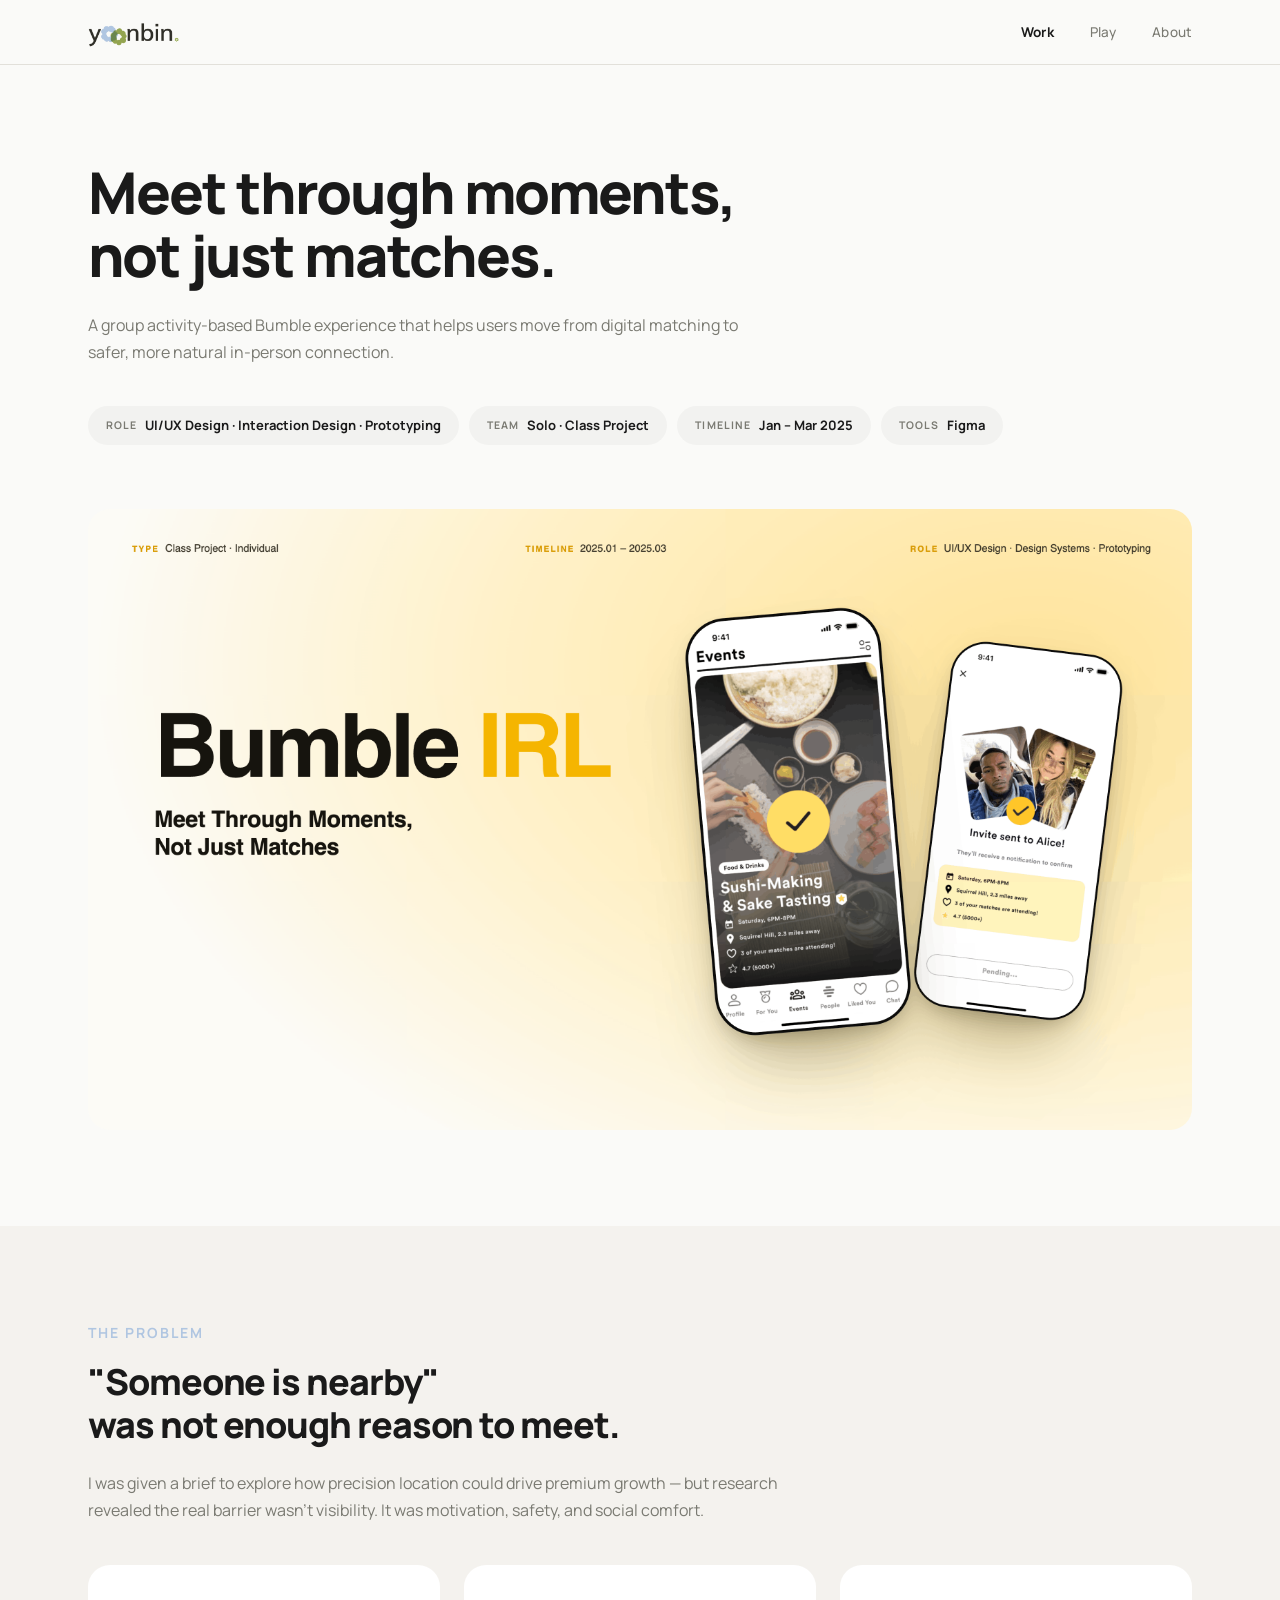
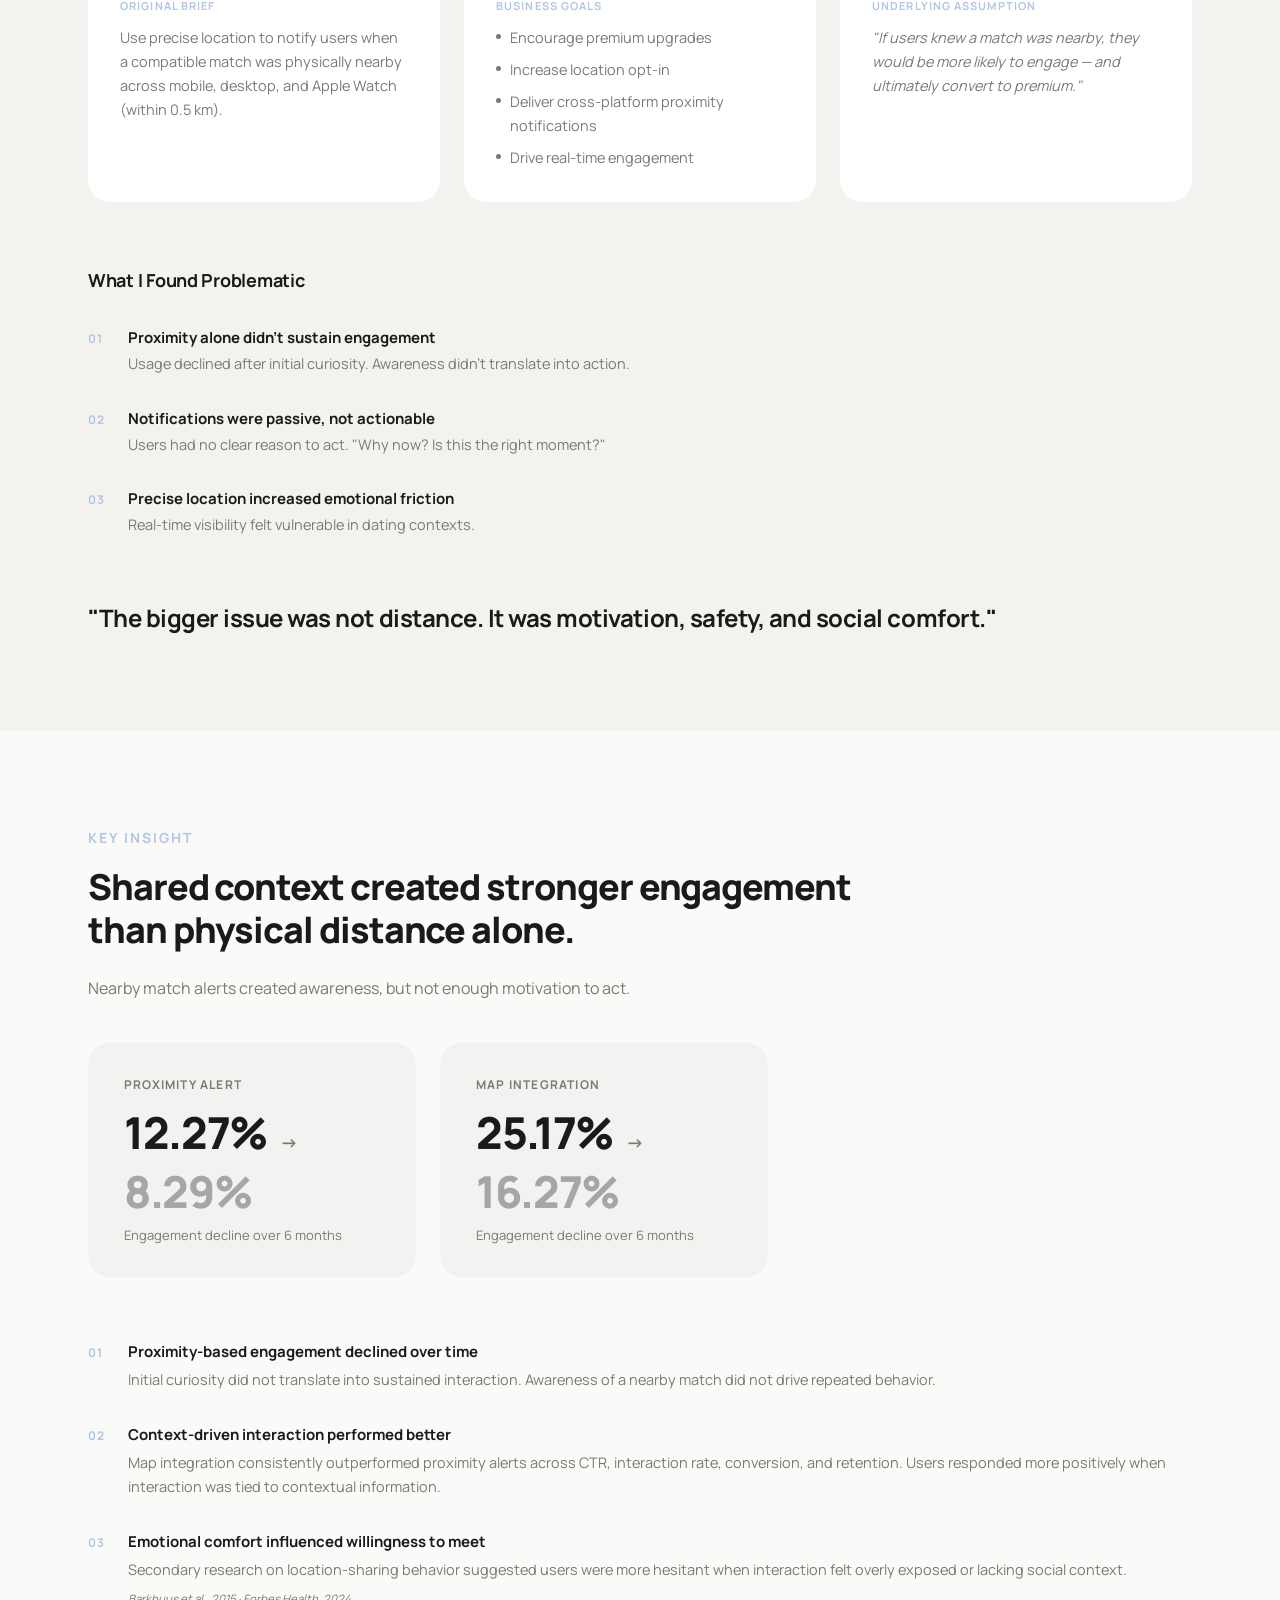
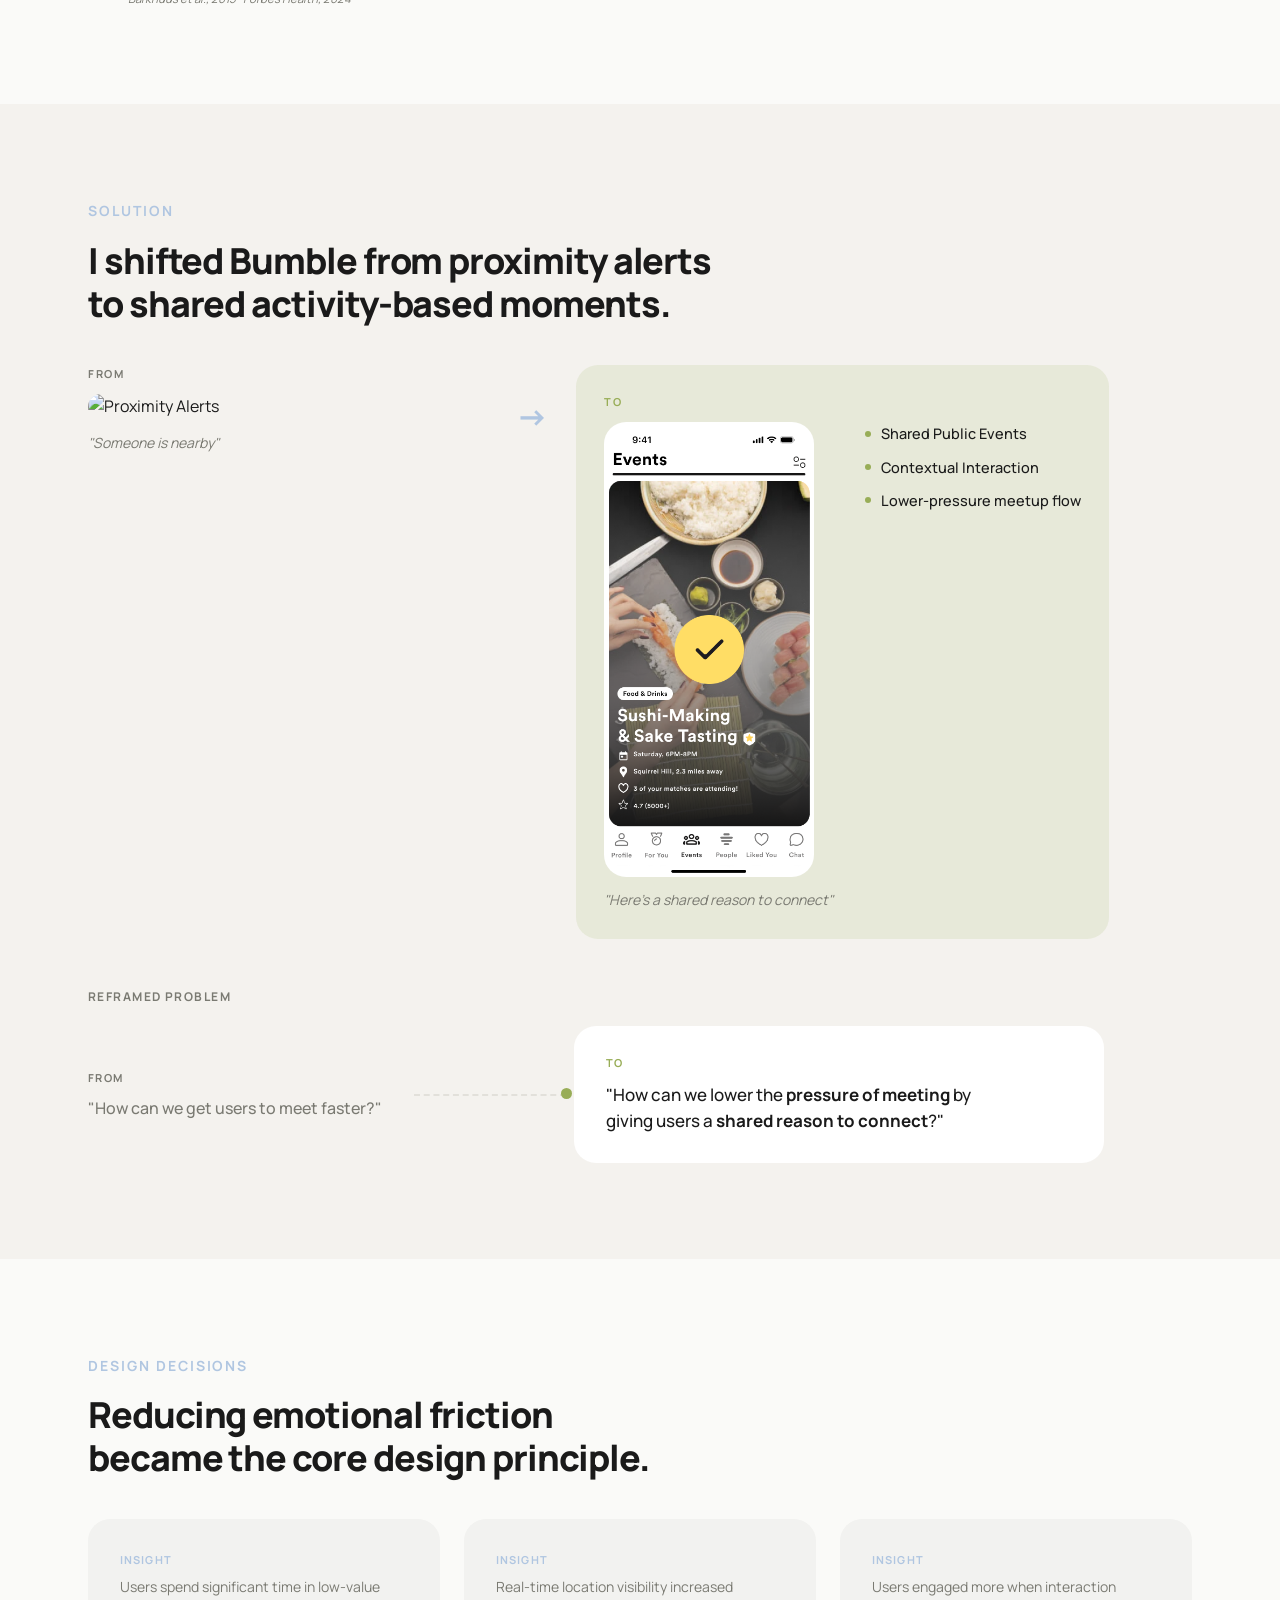
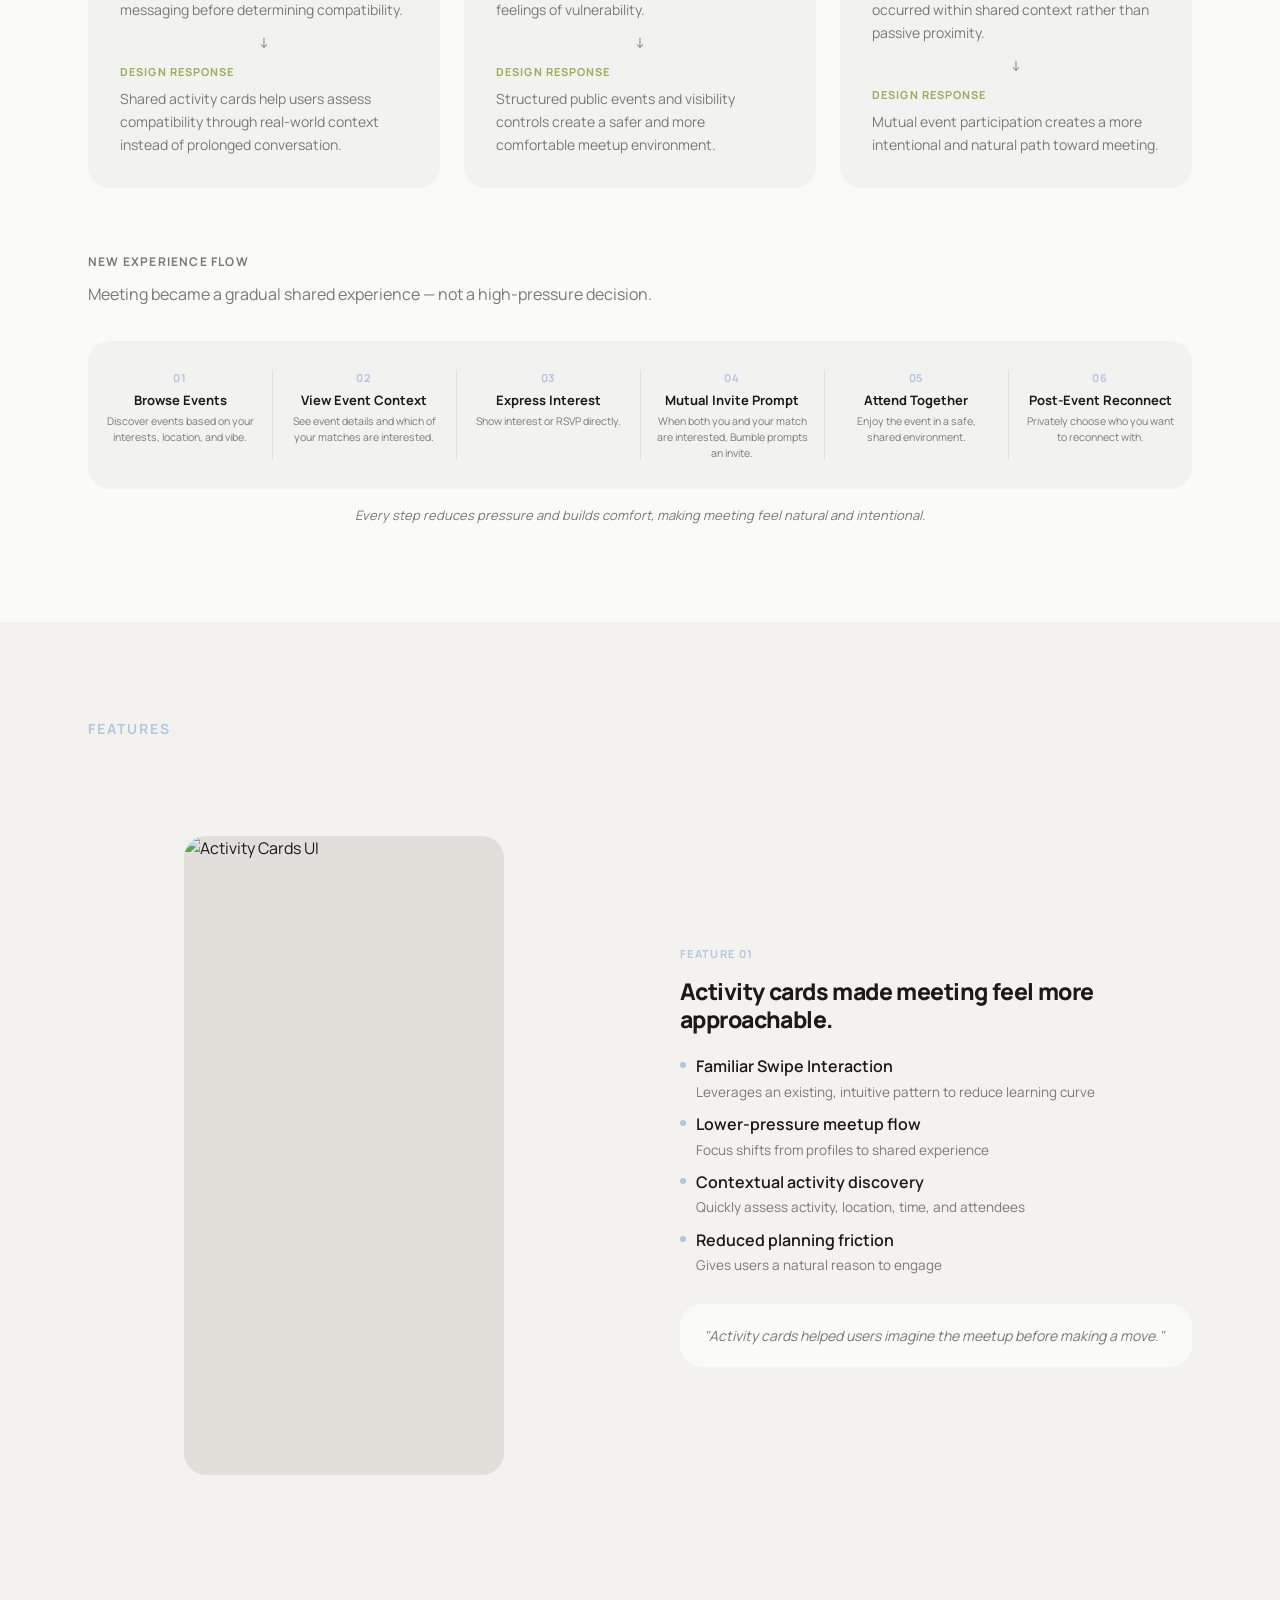
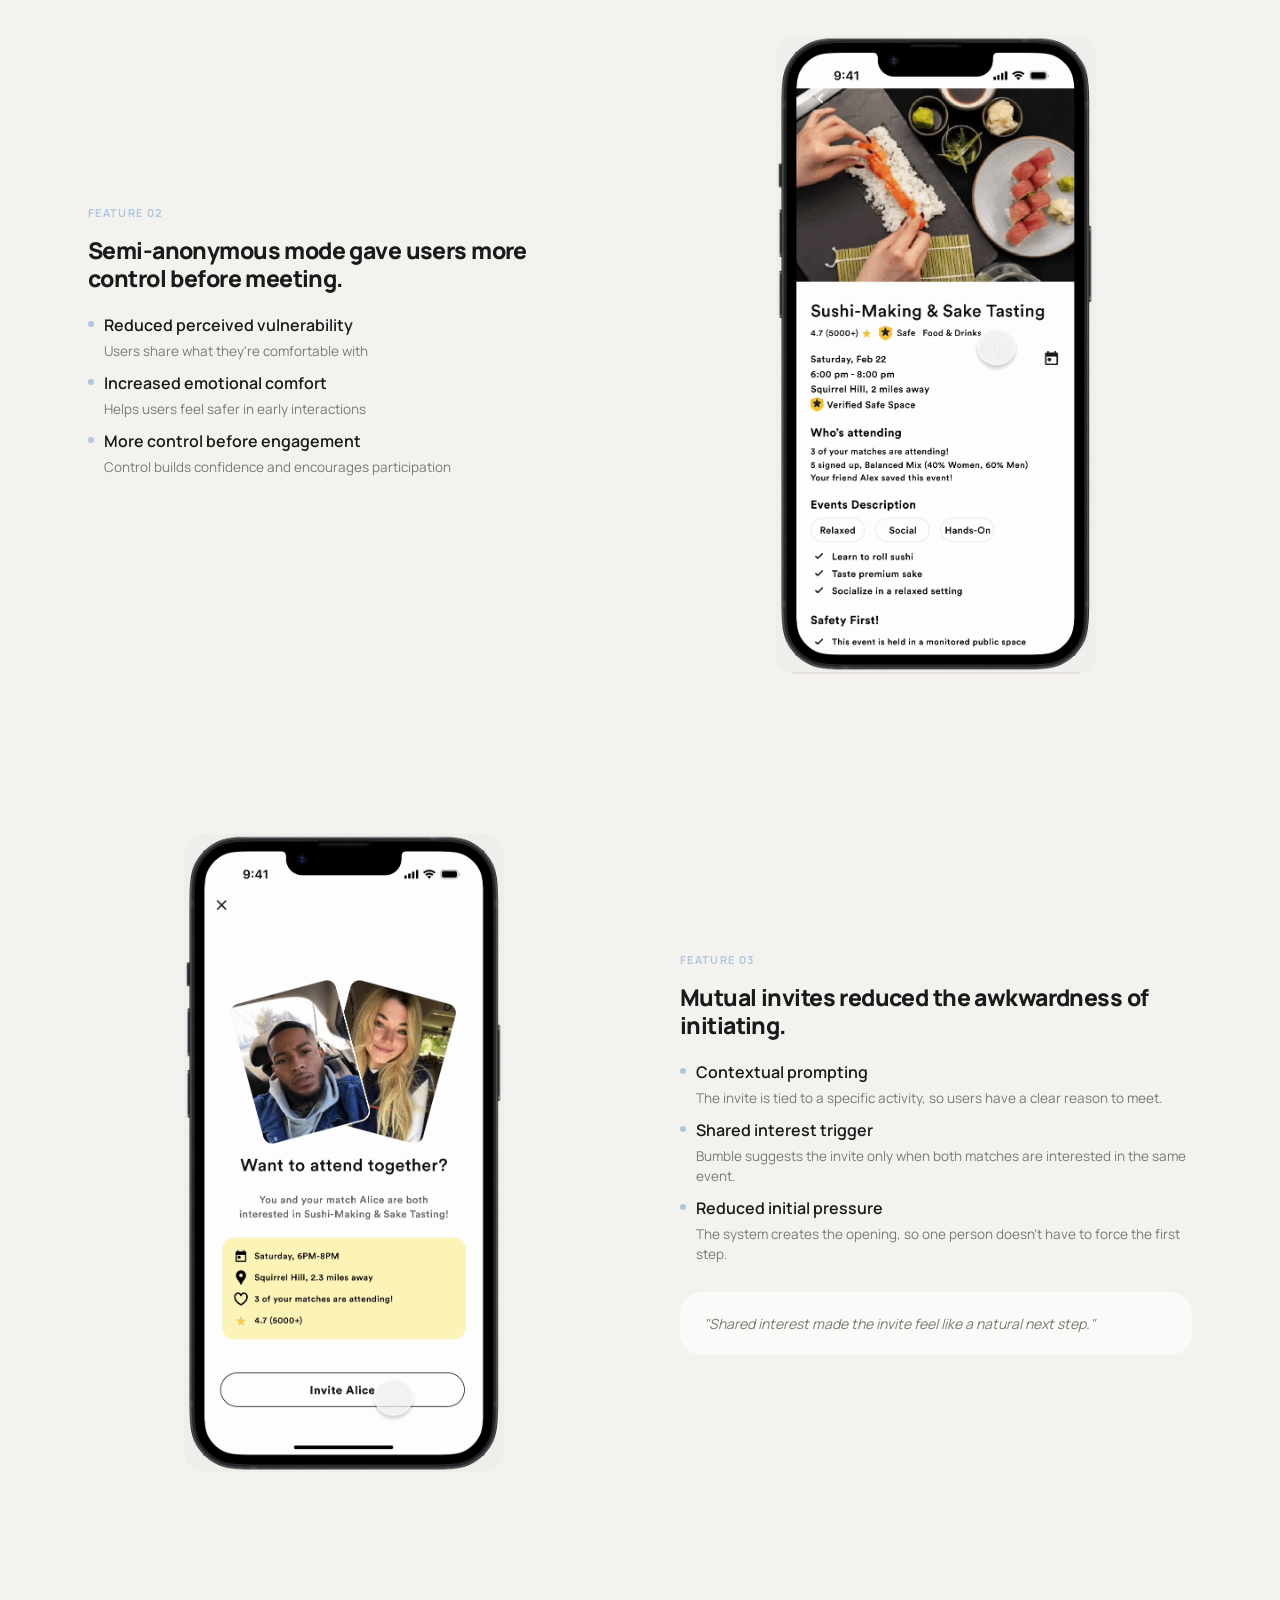
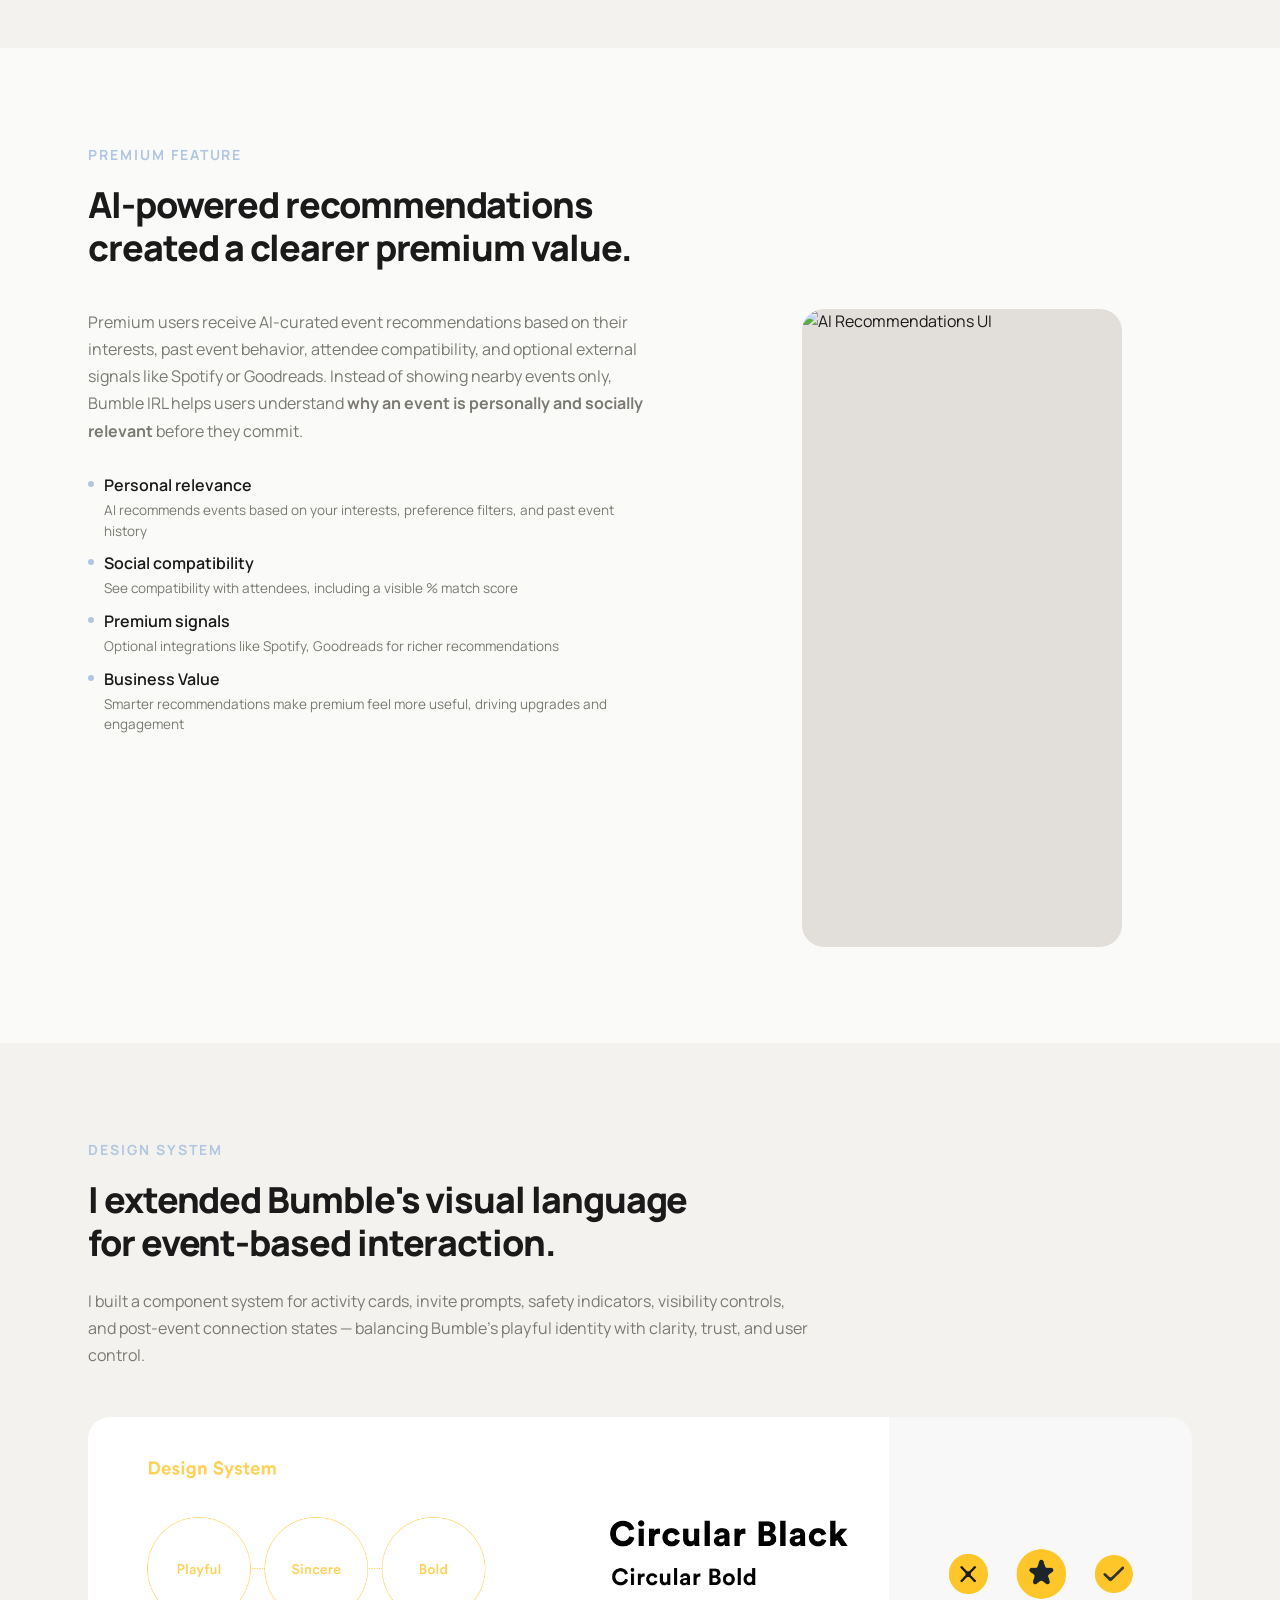
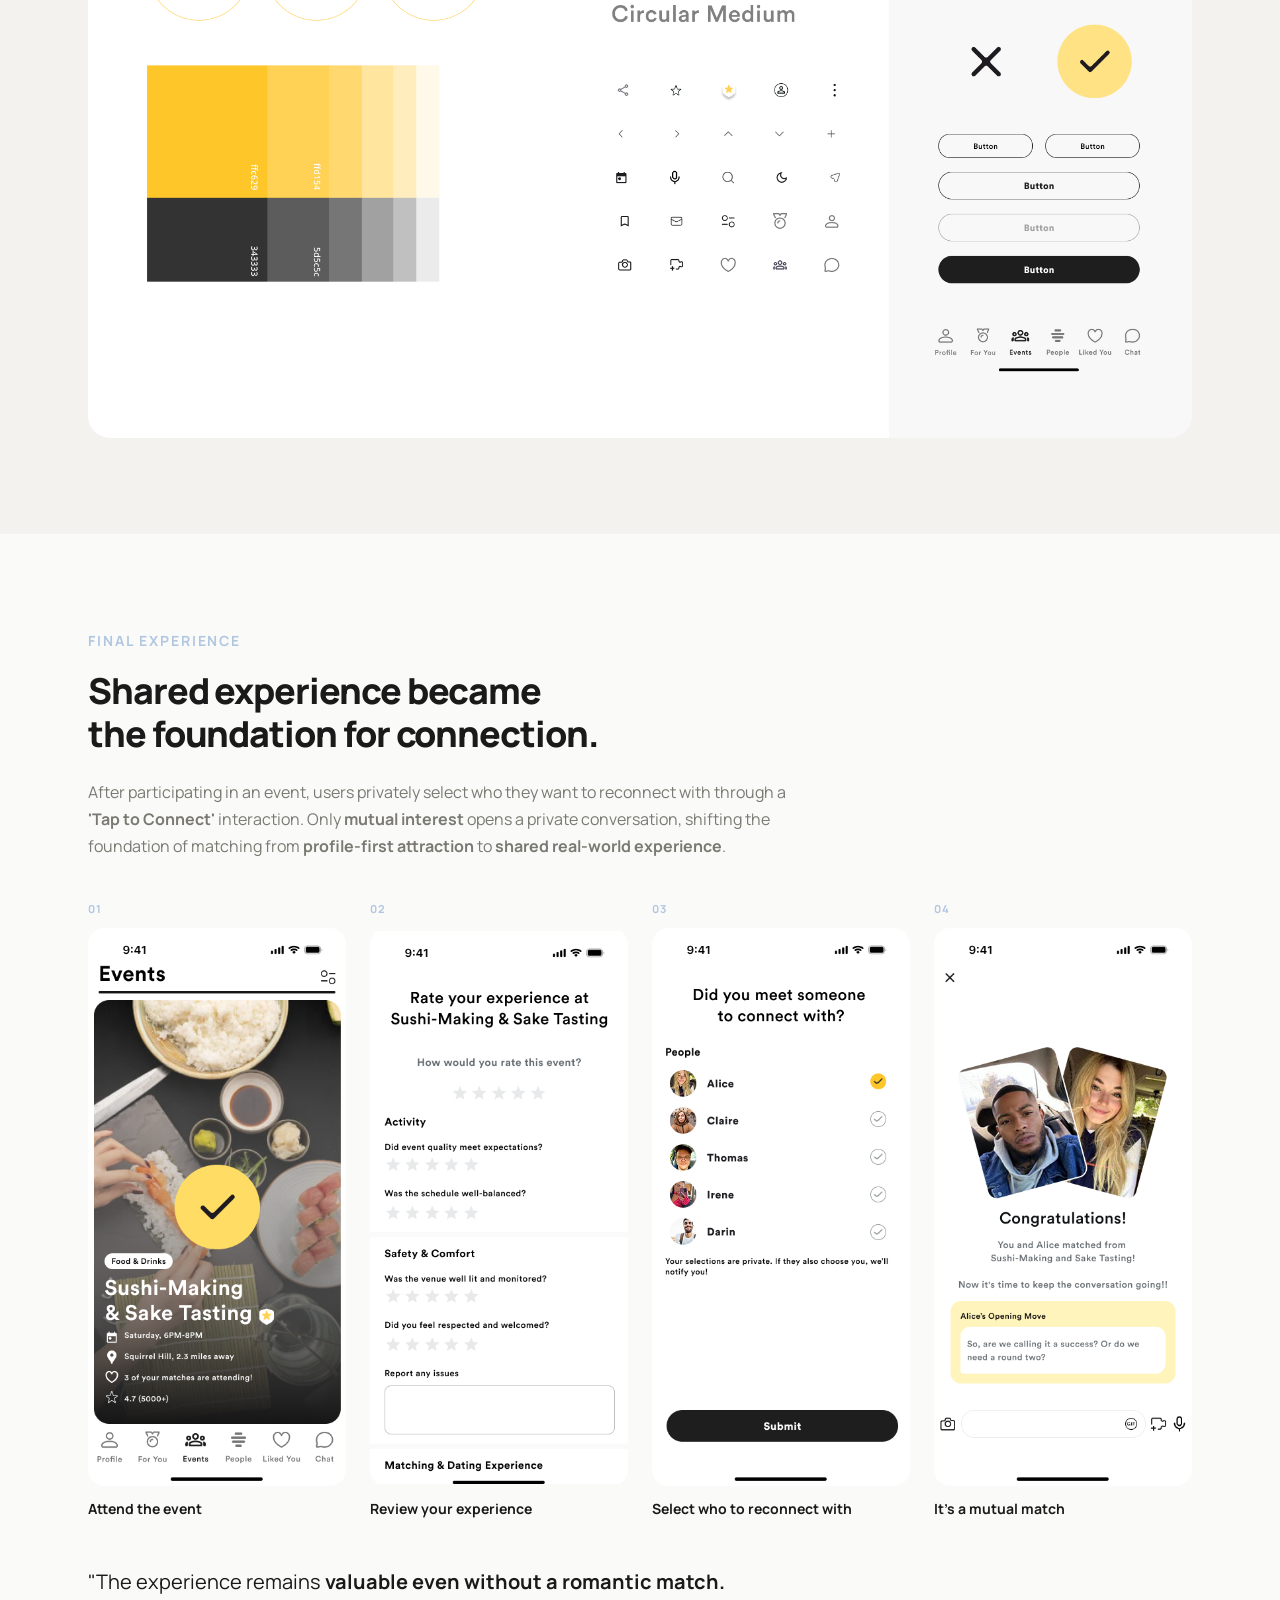
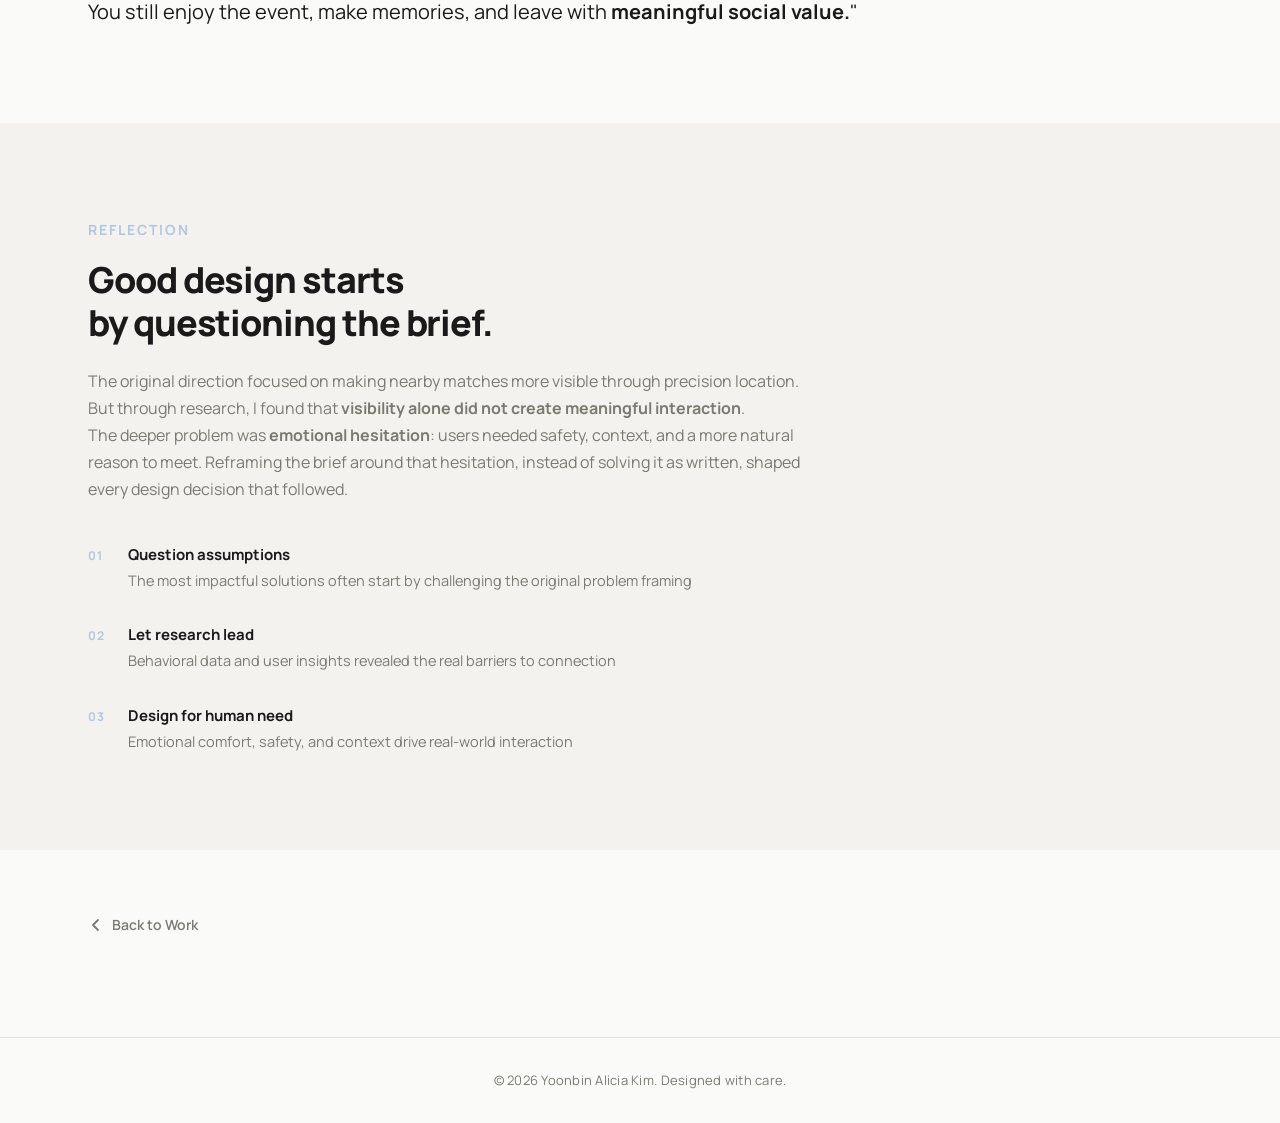
==== bumble-irl.html @ 05b7c232 "initial commit" ====
<!DOCTYPE html>
<html lang="en">
<head>
<meta charset="UTF-8" />
<meta name="viewport" content="width=device-width, initial-scale=1.0" />
<title>Bumble IRL — Yoonbin Alicia Kim</title>
<link rel="preconnect" href="https://fonts.googleapis.com" />
<link rel="preconnect" href="https://fonts.gstatic.com" crossorigin />
<link href="https://fonts.googleapis.com/css2?family=Manrope:wght@300;400;500;600;700;800&display=swap" rel="stylesheet" />
<style>
*,*::before,*::after{box-sizing:border-box;margin:0;padding:0}
:root{
  --blue:#B0C6E1;
  --olive:#98AD57;
  --bg:#FAFAF8;
  --text:#1a1a1a;
  --muted:#7a7a72;
  --border:#e2e0da;
  --card:#F2F2F0;
  --alt:#F4F2EE;
  --ph:#E2DEDA;
  --r:22px;
  --ease:cubic-bezier(.4,0,.2,1);
}
html{scroll-behavior:smooth;overflow-x:clip;width:100%}
body{font-family:'Manrope',-apple-system,sans-serif;background:var(--bg);color:var(--text);line-height:1.6;-webkit-font-smoothing:antialiased;overflow-x:clip;width:100%}
img,video,svg,iframe{max-width:100%;height:auto}
.nav-logo img{height:80px;width:auto;max-width:none}
*{cursor:-webkit-image-set(url('images/logo/d_cursor%201.png') 1x,url('images/logo/d_cursor@2x.png') 2x) 19 19,image-set(url('images/logo/d_cursor%201.png') 1x,url('images/logo/d_cursor@2x.png') 2x) 19 19,auto}

a{text-decoration:none;color:inherit}
ul{list-style:none}

/* ── NAV ── */
.nav{
  position:sticky;top:0;z-index:100;
  background:rgba(250,250,248,.92);
  backdrop-filter:blur(14px);-webkit-backdrop-filter:blur(14px);
  border-bottom:1px solid var(--border);
}
.nav-inner{
  max-width:1200px;margin:0 auto;padding:0 48px;
  height:64px;display:flex;align-items:center;justify-content:space-between;
}
.nav-logo{
  display:inline-flex;align-items:center;
  font-size:20px;font-weight:700;letter-spacing:-.03em;line-height:1;
  user-select:none;transition:transform .2s;
}
.nav-logo:hover{transform:scale(.96)}
.nl-y{color:var(--blue)}
.nl-oo{display:inline-flex;align-items:center;margin:0 .5px}
.nl-rest{color:#7A9EBF}
.logo-svg{display:block;flex-shrink:0}
.nav-links{display:flex;gap:36px}
.nav-links a{
  font-size:13.5px;font-weight:500;color:var(--muted);
  letter-spacing:.01em;transition:color .2s,font-weight .2s;
}
.nav-links a:hover,.nav-links a.active{color:var(--text);font-weight:700}

/* ── LAYOUT ── */
.wrap{max-width:1200px;margin:0 auto;padding:0 48px}
section{padding:96px 0}
section.alt{background:var(--alt)}

/* ── LABEL ── */
.lbl{
  display:block;font-size:14px;font-weight:700;
  letter-spacing:.14em;text-transform:uppercase;
  color:var(--blue);margin-bottom:16px;
}

/* ── HEADING / BODY ── */
.h2{
  font-size:clamp(22px,2.8vw,36px);font-weight:800;
  letter-spacing:-.03em;line-height:1.2;margin-bottom:24px;
  max-width:760px;
}
.body{
  font-size:16px;color:var(--muted);line-height:1.7;
  max-width:720px;
}

/* ── PLACEHOLDER ── */
.ph{
  background:var(--ph);border-radius:var(--r);
  display:flex;align-items:center;justify-content:center;
  font-size:13px;font-weight:600;color:#9a9690;
  letter-spacing:.04em;text-align:center;padding:16px;
}

/* ── CARD (hover lift) ── */
.card{
  background:var(--card);border-radius:var(--r);
  transition:transform .3s var(--ease),box-shadow .3s var(--ease);
}
.card:hover{transform:translateY(-4px);box-shadow:0 16px 38px rgba(20,20,30,.08)}
section.alt .card{background:var(--bg)}

/* ── HERO ── */
.hero-title{
  font-size:clamp(32px,4.5vw,64px);font-weight:800;
  letter-spacing:-.035em;line-height:1.1;
  max-width:960px;margin-bottom:24px;
  animation:fadeUp .7s ease both;
}
.hero-sub{
  font-size:16px;color:var(--muted);line-height:1.7;
  max-width:680px;margin-bottom:40px;
  animation:fadeUp .7s ease .1s both;
}
.meta-chips{
  display:flex;flex-wrap:wrap;gap:10px;margin-bottom:64px;
  animation:fadeUp .7s ease .18s both;
}
.chip{
  display:inline-flex;align-items:center;gap:8px;
  padding:9px 18px;border-radius:100px;background:var(--card);
  font-size:13px;
}
.chip-k{font-size:10.5px;font-weight:700;text-transform:uppercase;letter-spacing:.1em;color:var(--muted)}
.chip-v{font-weight:700}
.hero-cover{animation:fadeUp .8s ease .26s both}

/* ── DATA GRID ── */
.data-grid{display:grid;grid-template-columns:repeat(2,1fr);gap:24px;margin-top:40px;max-width:680px}
.data-cell{
  background:var(--bg);border-radius:var(--r);padding:32px 36px;
  transition:transform .3s var(--ease),box-shadow .3s var(--ease);
}
.data-cell:hover{transform:translateY(-4px);box-shadow:0 16px 38px rgba(20,20,30,.08)}
.data-lbl{font-size:12px;font-weight:700;letter-spacing:.1em;text-transform:uppercase;color:var(--muted);margin-bottom:16px}
.data-nums{display:flex;align-items:baseline;gap:12px;flex-wrap:wrap}
.data-before{font-size:40px;font-weight:800;letter-spacing:-.03em}
.data-arr{font-size:18px;font-weight:700;color:var(--muted)}
.data-after{font-size:40px;font-weight:800;letter-spacing:-.03em;opacity:.45}
.two-col{display:grid;grid-template-columns:1fr 1fr;gap:24px;margin-top:40px}

/* ── GRID 3 ── */
.grid3{display:grid;grid-template-columns:repeat(3,1fr);gap:24px;margin-top:40px}
.g3-pad{padding:32px}
.g3-num{font-size:12px;font-weight:700;color:var(--blue);letter-spacing:.08em;margin-bottom:12px}
.g3-emoji{font-size:20px;margin-bottom:12px;display:block}
.g3-title{font-size:15px;font-weight:700;line-height:1.4;margin-bottom:8px}
.g3-body{font-size:14.5px;color:var(--muted);line-height:1.65}

/* ── FROM → TO ── */
.reframe-flow{display:flex;align-items:center;margin-top:40px;max-width:820px}
.rf-from{flex:0 0 auto;max-width:42%;padding:24px 24px 24px 0}
.rf-line{flex:1;border-bottom:2px dashed var(--border);margin:0 8px;position:relative}
.rf-line::after{content:'';position:absolute;right:-6px;top:-6px;width:11px;height:11px;border-radius:50%;background:var(--olive)}
.rf-to{flex:0 0 50%;background:#fff;border-radius:var(--r);padding:28px 32px}
.rf-lbl{font-size:11px;font-weight:700;letter-spacing:.12em;text-transform:uppercase;margin-bottom:10px}
.rf-from .rf-lbl{color:var(--muted)}
.rf-to .rf-lbl{color:var(--olive)}
.rf-from-txt{font-size:16px;font-weight:500;color:var(--muted);line-height:1.5}
.rf-to-txt{font-size:17px;font-weight:500;color:var(--text);line-height:1.55}
.rf-to-txt strong{font-weight:700}
@media(max-width:960px){
  .rf-to{flex:1 1 auto !important;min-width:0}
}
@media(max-width:700px){
  .reframe-flow{flex-direction:column;align-items:stretch;max-width:100% !important}
  .rf-from{padding:0 0 4px;max-width:none}
  .rf-line{
    flex:none;
    border-bottom:none;
    border-left:2px dashed var(--border);
    height:28px;width:0;
    margin:8px 0 8px 10px;
  }
  .rf-line::after{
    right:auto;left:-6px;
    top:auto;bottom:-6px;
  }
  .rf-to{flex:auto !important;max-width:100% !important}
}

/* ── FLOW STEPS ── */
.flow-wrap{margin-top:64px}
.flow-eyebrow{font-size:12px;font-weight:700;letter-spacing:.1em;text-transform:uppercase;color:var(--muted);margin-bottom:10px;display:block}
.flow-desc{font-size:16px;color:var(--muted);line-height:1.7;margin-bottom:32px;max-width:580px}
.flow-steps{
  display:grid;grid-template-columns:repeat(6,1fr);
  background:var(--card);border-radius:var(--r);overflow:hidden;
}
section.alt .flow-steps{background:var(--bg)}
.fstep{padding:28px 16px;text-align:center;position:relative}
.fstep + .fstep::before{
  content:'';position:absolute;
  left:0;top:20%;height:60%;width:1px;background:var(--border);
}
.fstep-num{font-size:11px;font-weight:700;color:var(--blue);letter-spacing:.08em;margin-bottom:6px}
.fstep-name{font-size:13px;font-weight:700;line-height:1.3}

/* ── FEATURES ── */
.feat{
  display:grid;grid-template-columns:1fr 1fr;gap:80px;
  align-items:center;padding:80px 0;
}
.feat:not(:last-child){padding-bottom:80px}
.feat.rev .feat-img{order:2}
.feat-eyebrow{font-size:11px;font-weight:700;letter-spacing:.12em;text-transform:uppercase;color:var(--blue);margin-bottom:14px;display:block}
.feat-heading{font-size:clamp(18px,1.8vw,24px);font-weight:800;letter-spacing:-.025em;line-height:1.25;margin-bottom:20px}
.feat-why{font-size:11px;font-weight:700;letter-spacing:.1em;text-transform:uppercase;color:var(--muted);margin-bottom:12px}
.feat-points{display:flex;flex-direction:column;gap:10px;margin-bottom:28px}
.feat-point{display:flex;align-items:flex-start;gap:10px}
.feat-point .feat-dot{margin-top:8px}
.feat-dot{width:6px;height:6px;border-radius:50%;background:var(--blue);flex-shrink:0}
.feat-callout{
  background:var(--card);border-radius:22px;padding:20px 24px;
  font-size:14px;font-style:italic;color:var(--muted);line-height:1.65;
}
section.alt .feat-callout{background:var(--bg)}

/* ── PREMIUM ── */
.premium-grid{display:grid;grid-template-columns:repeat(2,1fr);gap:16px;margin-top:32px;max-width:580px}
.premium-card{
  padding:24px 28px;border-radius:16px;background:var(--card);
  font-size:15px;font-weight:700;
  transition:transform .3s var(--ease),box-shadow .3s var(--ease);
}
.premium-card:hover{transform:translateY(-3px);box-shadow:0 16px 38px rgba(20,20,30,.08)}

/* ── FINAL EXPERIENCE ── */
.final-grid{display:grid;grid-template-columns:repeat(4,1fr);gap:24px;margin-top:40px}
.final-num{font-size:11px;font-weight:700;color:var(--blue);letter-spacing:.08em;margin-bottom:10px;display:block}
.final-ph{border-radius:16px;margin-bottom:14px;aspect-ratio:390/844;width:100%}
.final-label{font-size:14px;font-weight:700;line-height:1.35}
.final-callout{
  margin-top:48px;
}
.final-callout p{font-size:20px;font-weight:400;font-style:normal;color:var(--text);line-height:1.5}

/* ── REFLECTION ── */
.takeaways{display:grid;grid-template-columns:repeat(3,1fr);gap:24px;margin-top:40px}
.takeaway{padding:28px 32px}

/* ── BACK LINK ── */
.back-link{
  display:inline-flex;align-items:center;gap:8px;
  font-size:14px;font-weight:600;color:var(--muted);
  transition:color .2s,gap .22s var(--ease);
}
.back-link:hover{color:var(--text);gap:14px}

/* ── FOOTER ── */
.footer{
  padding:32px 48px;border-top:1px solid var(--border);
  text-align:center;font-size:13px;color:var(--muted);letter-spacing:.02em;
}

/* ── ANIMATION ── */
@keyframes fadeUp{
  from{opacity:0;transform:translateY(22px)}
  to{opacity:1;transform:none}
}

/* ── INSIGHT COLS ── */
.insight-cols{display:grid;grid-template-columns:2fr 3fr;gap:64px;align-items:start;margin-top:40px}
.insight-bold{font-size:15px;font-weight:700;line-height:1.6;margin:16px 0 12px}
.insight-dot-list{display:flex;flex-direction:column;gap:8px}
.insight-dot-item{display:flex;align-items:center;gap:10px;font-size:14.5px;color:var(--muted)}
/* ── DATA TABLE ── */
.data-table{width:100%;border-collapse:collapse;margin:16px 0 4px}
.data-table th{font-size:10px;font-weight:700;letter-spacing:.08em;text-transform:uppercase;color:var(--muted);padding:8px 0;text-align:left;border-bottom:1px solid var(--border)}
.data-table th:last-child,.data-table td:last-child{text-align:right}
.data-table td{padding:10px 0;font-size:14px;font-weight:600;border-bottom:1px solid var(--border)}
.chart-caption{font-size:12px;color:var(--muted);font-style:italic;margin-top:6px}
/* ── FINDING ── */
.finding{margin-bottom:36px}
.finding-num{font-size:12px;font-weight:700;color:var(--blue);letter-spacing:.08em;margin-bottom:6px}
.finding-title{font-size:15px;font-weight:700;margin-bottom:8px;line-height:1.4}
.source-line{font-size:11.5px;color:var(--muted);font-style:italic;margin-top:10px}
/* ── DD STRUCTURE ── */
.dd-lbl{font-size:11px;font-weight:700;letter-spacing:.1em;text-transform:uppercase;margin-bottom:6px}
.dd-lbl.ins{color:var(--blue)}
.dd-lbl.res{color:var(--olive)}
.dd-sep{font-size:14px;color:var(--muted);margin:10px 0;display:block;text-align:center}
.dd-txt{font-size:14px;line-height:1.65;color:var(--muted)}
/* ── FLOW DESC ── */
.fstep-desc{font-size:10.5px;color:var(--muted);line-height:1.5;margin-top:5px}
.flow-caption{font-size:13px;color:var(--muted);font-style:italic;text-align:center;margin-top:16px}
/* ── RESPONSIVE ── */
@media(max-width:960px){
  .nav-inner,.wrap{padding-left:28px;padding-right:28px}
  .grid3{grid-template-columns:1fr}
  .feat{grid-template-columns:1fr;gap:40px}
  .feat.rev .feat-img{order:0}
  .final-grid{grid-template-columns:repeat(2,1fr)}
  .data-grid{grid-template-columns:1fr}
  .insight-cols{grid-template-columns:1fr}
  .two-col{grid-template-columns:1fr}
  .takeaways{grid-template-columns:1fr}
  .premium-grid{grid-template-columns:1fr;max-width:100%}
  .flow-steps{grid-template-columns:repeat(3,1fr)}
  .fstep:nth-child(4)::before{display:none}
}
@media(max-width:600px){
  .brk{display:none}
  .nav-links{gap:20px}
  .meta-chips{gap:8px}
  .flow-steps{grid-template-columns:1fr}
  .fstep::before{display:none !important}
  .final-grid{grid-template-columns:repeat(2,1fr)}
}
@media(max-width:480px){
  .nav-inner,.wrap{padding-left:20px;padding-right:20px}
  section{padding:60px 0}
  [style*="grid-template-columns"]{grid-template-columns:1fr !important;gap:20px !important}
  [style*="display:flex;align-items:flex-start"]{flex-wrap:wrap !important}
  .final-grid{grid-template-columns:1fr 1fr !important}
  .feat{gap:28px}
  .footer{padding:24px 20px}
}

/* ── SIDE NAV ── */
.side-nav{position:fixed;left:28px;top:90px;z-index:90;opacity:0;transition:opacity .4s cubic-bezier(.4,0,.2,1);pointer-events:none}
.side-nav.visible{opacity:1;pointer-events:all}
.side-nav-back{display:flex;align-items:center;gap:6px;font-size:11.5px;font-weight:600;color:var(--muted);text-decoration:none;margin-bottom:18px;letter-spacing:.01em;transition:color .2s}
.side-nav-back:hover{color:var(--text)}
.side-nav-links{display:flex;flex-direction:column;gap:6px;position:relative;padding-left:16px}
.side-nav-links::before{content:'';position:absolute;left:0;top:2px;bottom:2px;width:3px;background:var(--card);border-radius:3px}
.side-nav-fill{position:absolute;left:0;top:0;width:3px;height:0;background:linear-gradient(180deg,#C4D5EC 0%,#B0C6E1 35%,#98AD57 100%);border-radius:3px;transition:height .35s cubic-bezier(.4,0,.2,1);pointer-events:none}
.side-nav-link{font-size:11.5px;font-weight:500;color:var(--muted);text-decoration:none;padding:4px 0;transition:color .2s;line-height:1.4;letter-spacing:.005em;white-space:nowrap}
.side-nav-link:hover{color:var(--text)}
.side-nav-link.active{color:var(--text);font-weight:700}
@media(max-width:1340px){.side-nav{display:none}}
</style>
</head>
<body>

<!-- ══ NAV ══ -->
<nav class="nav">
  <div class="nav-inner">
    <a href="index.html" class="nav-logo" aria-label="yoonbin.">
      <img src="images/logo/logo-3-ring-period.png" alt="yoonbin." style="height:80px;width:auto;display:block;margin-left:-23px">
    </a>
    <ul class="nav-links">
      <li><a href="index.html" class="active">Work</a></li>
      <li><a href="index.html#play">Play</a></li>
      <li><a href="index.html#about">About</a></li>
    </ul>
  </div>
</nav>

<nav class="side-nav" id="sideNav">
  <div class="side-nav-links">
    <span class="side-nav-fill" id="navFill"></span>
    <a href="#problem" class="side-nav-link">The Problem</a>
    <a href="#insight" class="side-nav-link">Key Insight</a>
    <a href="#solution" class="side-nav-link">Solution</a>
    <a href="#decisions" class="side-nav-link">Design Decisions</a>
    <a href="#features" class="side-nav-link">Features</a>
    <a href="#final" class="side-nav-link">Final Experience</a>
    <a href="#reflection" class="side-nav-link">Reflection</a>
  </div>
</nav>
<!-- ══ HERO ══ -->
<section id="hero">
  <div class="wrap">
    <h1 class="hero-title">Meet through moments,<br>not just matches.</h1>
    <p class="hero-sub">A group activity-based Bumble experience that helps users move from digital matching to safer, more natural in-person connection.</p>
    <div class="meta-chips">
      <span class="chip"><span class="chip-k">ROLE</span><span class="chip-v">UI/UX Design · Interaction Design · Prototyping</span></span>
      <span class="chip"><span class="chip-k">Team</span><span class="chip-v">Solo · Class Project</span></span>
      <span class="chip"><span class="chip-k">Timeline</span><span class="chip-v">Jan – Mar 2025</span></span>
      <span class="chip"><span class="chip-k">Tools</span><span class="chip-v">Figma</span></span>
    </div>
    <div class="hero-cover" style="width:100%;aspect-ratio:16/9;border-radius:var(--r);overflow:hidden">
      <img src="images/Bumble cover.png" alt="Bumble IRL Cover" style="width:100%;height:100%;object-fit:cover;display:block;transform:scale(1);transition:transform .6s var(--ease)" onmouseover="this.style.transform='scale(1.04)'" onmouseout="this.style.transform='scale(1)'">
    </div>
  </div>
</section>

<!-- ══ THE PROBLEM ══ -->
<section class="alt" id="problem">
  <div class="wrap">
    <span class="lbl">The Problem</span>
    <h2 class="h2">"Someone is nearby"<br class="brk"> was not enough reason to meet.</h2>
    <p class="body">I was given a brief to explore how precision location could drive premium growth — but research revealed the real barrier wasn't visibility. It was motivation, safety, and social comfort.</p>

    <div class="grid3">
      <div style="background:#FFFFFF;border-radius:22px;padding:32px">
        <div style="font-size:11px;font-weight:700;letter-spacing:.1em;text-transform:uppercase;color:var(--blue);margin-bottom:12px">Original Brief</div>
        <p class="g3-body">Use precise location to notify users when a compatible match was physically nearby across mobile, desktop, and Apple Watch (within 0.5 km).</p>
      </div>
      <div style="background:#FFFFFF;border-radius:22px;padding:32px">
        <div style="font-size:11px;font-weight:700;letter-spacing:.1em;text-transform:uppercase;color:var(--blue);margin-bottom:12px">Business Goals</div>
        <div style="display:flex;flex-direction:column;gap:8px">
          <div class="g3-body" style="display:flex;gap:9px"><span style="width:5px;height:5px;border-radius:50%;background:var(--muted);flex-shrink:0;margin-top:8px"></span>Encourage premium upgrades</div>
          <div class="g3-body" style="display:flex;gap:9px"><span style="width:5px;height:5px;border-radius:50%;background:var(--muted);flex-shrink:0;margin-top:8px"></span>Increase location opt-in</div>
          <div class="g3-body" style="display:flex;gap:9px"><span style="width:5px;height:5px;border-radius:50%;background:var(--muted);flex-shrink:0;margin-top:8px"></span>Deliver cross-platform proximity notifications</div>
          <div class="g3-body" style="display:flex;gap:9px"><span style="width:5px;height:5px;border-radius:50%;background:var(--muted);flex-shrink:0;margin-top:8px"></span>Drive real-time engagement</div>
        </div>
      </div>
      <div style="background:#FFFFFF;border-radius:22px;padding:32px">
        <div style="font-size:11px;font-weight:700;letter-spacing:.1em;text-transform:uppercase;color:var(--blue);margin-bottom:12px">Underlying Assumption</div>
        <p class="g3-body" style="font-style:italic">"If users knew a match was nearby, they would be more likely to engage — and ultimately convert to premium."</p>
      </div>
    </div>

    <div style="margin-top:64px">
      <h3 style="font-size:18px;font-weight:700;letter-spacing:-.015em;margin-bottom:32px">What I Found Problematic</h3>
      <div style="display:flex;flex-direction:column;gap:32px">
        <div style="display:flex;gap:20px">
          <span style="font-size:12px;font-weight:700;color:var(--blue);letter-spacing:.08em;flex-shrink:0;min-width:20px;padding-top:2px">01</span>
          <div>
            <div class="g3-title" style="margin-bottom:4px">Proximity alone didn't sustain engagement</div>
            <p class="g3-body">Usage declined after initial curiosity. Awareness didn't translate into action.</p>
          </div>
        </div>
        <div style="display:flex;gap:20px">
          <span style="font-size:12px;font-weight:700;color:var(--blue);letter-spacing:.08em;flex-shrink:0;min-width:20px;padding-top:2px">02</span>
          <div>
            <div class="g3-title" style="margin-bottom:4px">Notifications were passive, not actionable</div>
            <p class="g3-body">Users had no clear reason to act. "Why now? Is this the right moment?"</p>
          </div>
        </div>
        <div style="display:flex;gap:20px">
          <span style="font-size:12px;font-weight:700;color:var(--blue);letter-spacing:.08em;flex-shrink:0;min-width:20px;padding-top:2px">03</span>
          <div>
            <div class="g3-title" style="margin-bottom:4px">Precise location increased emotional friction</div>
            <p class="g3-body">Real-time visibility felt vulnerable in dating contexts.</p>
          </div>
        </div>
      </div>
    </div>

    <p style="margin-top:64px;font-size:24px;font-weight:700;letter-spacing:-.02em;line-height:1.4;color:var(--text)">"The bigger issue was not distance. It was motivation, safety, and social comfort."</p>
  </div>
</section>

<!-- ══ KEY INSIGHT ══ -->
<section id="insight">
  <div class="wrap">
    <span class="lbl">Key Insight</span>
    <h2 class="h2" style="max-width:920px">Shared context created stronger engagement<br class="brk"> than physical distance alone.</h2>
    <p class="body">Nearby match alerts created awareness, but not enough motivation to act.</p>

    <!-- Stat cards -->
    <div class="data-grid">
      <div class="card" style="padding:32px 36px">
        <div style="font-size:12px;font-weight:700;letter-spacing:.1em;text-transform:uppercase;color:var(--muted);margin-bottom:16px">Proximity Alert</div>
        <div style="display:flex;align-items:baseline;gap:12px;flex-wrap:wrap">
          <span style="font-size:44px;font-weight:800;letter-spacing:-.03em;line-height:1">12.27%</span>
          <span style="font-size:18px;font-weight:700;color:var(--muted)">→</span>
          <span style="font-size:44px;font-weight:800;letter-spacing:-.03em;line-height:1;opacity:.35">8.29%</span>
        </div>
        <div style="font-size:13px;color:var(--muted);margin-top:12px">Engagement decline over 6 months</div>
      </div>
      <div class="card" style="padding:32px 36px">
        <div style="font-size:12px;font-weight:700;letter-spacing:.1em;text-transform:uppercase;color:var(--muted);margin-bottom:16px">Map Integration</div>
        <div style="display:flex;align-items:baseline;gap:12px;flex-wrap:wrap">
          <span style="font-size:44px;font-weight:800;letter-spacing:-.03em;line-height:1">25.17%</span>
          <span style="font-size:18px;font-weight:700;color:var(--muted)">→</span>
          <span style="font-size:44px;font-weight:800;letter-spacing:-.03em;line-height:1;opacity:.35">16.27%</span>
        </div>
        <div style="font-size:13px;color:var(--muted);margin-top:12px">Engagement decline over 6 months</div>
      </div>
    </div>

    <!-- Findings list -->
    <div style="display:flex;flex-direction:column;gap:32px;margin-top:64px">
      <div style="display:flex;gap:20px">
        <span style="font-size:12px;font-weight:700;color:var(--blue);letter-spacing:.08em;flex-shrink:0;min-width:20px;padding-top:2px">01</span>
        <div>
          <div style="font-size:15px;font-weight:700;margin-bottom:6px;line-height:1.4">Proximity-based engagement declined over time</div>
          <p class="g3-body">Initial curiosity did not translate into sustained interaction. Awareness of a nearby match did not drive repeated behavior.</p>
        </div>
      </div>
      <div style="display:flex;gap:20px">
        <span style="font-size:12px;font-weight:700;color:var(--blue);letter-spacing:.08em;flex-shrink:0;min-width:20px;padding-top:2px">02</span>
        <div>
          <div style="font-size:15px;font-weight:700;margin-bottom:6px;line-height:1.4">Context-driven interaction performed better</div>
          <p class="g3-body">Map integration consistently outperformed proximity alerts across CTR, interaction rate, conversion, and retention. Users responded more positively when interaction was tied to contextual information.</p>
        </div>
      </div>
      <div style="display:flex;gap:20px">
        <span style="font-size:12px;font-weight:700;color:var(--blue);letter-spacing:.08em;flex-shrink:0;min-width:20px;padding-top:2px">03</span>
        <div>
          <div style="font-size:15px;font-weight:700;margin-bottom:6px;line-height:1.4">Emotional comfort influenced willingness to meet</div>
          <p class="g3-body">Secondary research on location-sharing behavior suggested users were more hesitant when interaction felt overly exposed or lacking social context.</p>
          <p class="source-line" style="margin-top:8px">Barkhuus et al., 2015 · Forbes Health, 2024</p>
        </div>
      </div>
    </div>
  </div>
</section>

<!-- ══ SOLUTION ══ -->
<section class="alt" id="solution">
  <div class="wrap">
    <span class="lbl">Solution</span>
    <h2 class="h2">I shifted Bumble from proximity alerts<br class="brk"> to shared activity-based moments.</h2>

    <!-- FROM / TO mockups with center arrow -->
    <div style="display:flex;flex-wrap:wrap;align-items:flex-start;gap:28px;margin-top:40px">

      <!-- FROM -->
      <div>
        <div style="font-size:11px;font-weight:700;letter-spacing:.14em;text-transform:uppercase;color:var(--muted);margin-bottom:12px">From</div>
        <img src="images/from.png" alt="Proximity Alerts" style="width:400px;max-width:100%;display:block;border-radius:var(--r)">
        <p style="font-size:14px;font-style:italic;color:var(--muted);margin-top:12px">"Someone is nearby"</p>
      </div>

      <!-- CENTER ARROW -->
      <div style="display:flex;justify-content:center;padding-top:26px">
        <span style="font-size:32px;font-weight:800;color:var(--blue)">→</span>
      </div>

      <!-- TO -->
      <div style="background:rgba(152,173,87,.14);border-radius:var(--r);padding:28px">
        <div style="font-size:11px;font-weight:700;letter-spacing:.14em;text-transform:uppercase;color:var(--olive);margin-bottom:12px">To</div>
        <div style="display:flex;flex-wrap:wrap;align-items:flex-start;gap:32px">
          <div style="flex-shrink:0;min-width:0">
            <img src="images/01.png" alt="Shared activity-based moments — events screen" style="width:210px;max-width:100%;display:block;border-radius:var(--r)">
            <p style="font-size:14px;font-style:italic;color:var(--muted);margin-top:12px">"Here's a shared reason to connect"</p>
          </div>
          <div style="display:flex;flex-direction:column;gap:10px">
            <div style="display:flex;align-items:center;gap:10px;font-size:14.5px;font-weight:500"><span style="width:6px;height:6px;border-radius:50%;background:var(--olive);flex-shrink:0"></span>Shared Public Events</div>
            <div style="display:flex;align-items:center;gap:10px;font-size:14.5px;font-weight:500"><span style="width:6px;height:6px;border-radius:50%;background:var(--olive);flex-shrink:0"></span>Contextual Interaction</div>
            <div style="display:flex;align-items:center;gap:10px;font-size:14.5px;font-weight:500"><span style="width:6px;height:6px;border-radius:50%;background:var(--olive);flex-shrink:0"></span>Lower-pressure meetup flow</div>
          </div>
        </div>
      </div>
    </div>

    <!-- REFRAMED PROBLEM -->
    <div style="margin-top:48px">
      <span style="display:block;font-size:12px;font-weight:700;letter-spacing:.12em;text-transform:uppercase;color:var(--muted);margin-bottom:20px">Reframed Problem</span>
      <div class="reframe-flow" style="margin-top:0;max-width:1016px">
        <div class="rf-from">
          <div class="rf-lbl">From</div>
          <div class="rf-from-txt">"How can we get users to meet faster?"</div>
        </div>
        <div class="rf-line" style="flex:1"></div>
        <div class="rf-to" style="flex:0 0 530px">
          <div class="rf-lbl">To</div>
          <div class="rf-to-txt">"How can we lower the <strong>pressure of meeting</strong> by<br class="brk"> giving users a <strong>shared reason to connect</strong>?"</div>
        </div>
      </div>
    </div>
  </div>
</section>

<!-- ══ DESIGN DECISIONS ══ -->
<section id="decisions">
  <div class="wrap">
    <span class="lbl">Design Decisions</span>
    <h2 class="h2">Reducing emotional friction<br class="brk"> became the core design principle.</h2>
    <div class="grid3">
      <div class="card g3-pad">
        <div class="dd-lbl ins">Insight</div>
        <p class="dd-txt">Users spend significant time in low-value messaging before determining compatibility.</p>
        <span class="dd-sep">↓</span>
        <div class="dd-lbl res">Design Response</div>
        <p class="dd-txt">Shared activity cards help users assess compatibility through real-world context instead of prolonged conversation.</p>
      </div>
      <div class="card g3-pad">
        <div class="dd-lbl ins">Insight</div>
        <p class="dd-txt">Real-time location visibility increased feelings of vulnerability.</p>
        <span class="dd-sep">↓</span>
        <div class="dd-lbl res">Design Response</div>
        <p class="dd-txt">Structured public events and visibility controls create a safer and more comfortable meetup environment.</p>
      </div>
      <div class="card g3-pad">
        <div class="dd-lbl ins">Insight</div>
        <p class="dd-txt">Users engaged more when interaction occurred within shared context rather than passive proximity.</p>
        <span class="dd-sep">↓</span>
        <div class="dd-lbl res">Design Response</div>
        <p class="dd-txt">Mutual event participation creates a more intentional and natural path toward meeting.</p>
      </div>
    </div>

    <div class="flow-wrap">
      <span class="flow-eyebrow">New Experience Flow</span>
      <p class="flow-desc">Meeting became a gradual shared experience — not a high-pressure decision.</p>
      <div class="flow-steps">
        <div class="fstep">
          <div class="fstep-num">01</div>
          <div class="fstep-name">Browse Events</div>
          <div class="fstep-desc">Discover events based on your interests, location, and vibe.</div>
        </div>
        <div class="fstep">
          <div class="fstep-num">02</div>
          <div class="fstep-name">View Event Context</div>
          <div class="fstep-desc">See event details and which of your matches are interested.</div>
        </div>
        <div class="fstep">
          <div class="fstep-num">03</div>
          <div class="fstep-name">Express Interest</div>
          <div class="fstep-desc">Show interest or RSVP directly.</div>
        </div>
        <div class="fstep">
          <div class="fstep-num">04</div>
          <div class="fstep-name">Mutual Invite Prompt</div>
          <div class="fstep-desc">When both you and your match are interested, Bumble prompts an invite.</div>
        </div>
        <div class="fstep">
          <div class="fstep-num">05</div>
          <div class="fstep-name">Attend Together</div>
          <div class="fstep-desc">Enjoy the event in a safe, shared environment.</div>
        </div>
        <div class="fstep">
          <div class="fstep-num">06</div>
          <div class="fstep-name">Post-Event Reconnect</div>
          <div class="fstep-desc">Privately choose who you want to reconnect with.</div>
        </div>
      </div>
      <p class="flow-caption">Every step reduces pressure and builds comfort, making meeting feel natural and intentional.</p>
    </div>
  </div>
</section>

<!-- ══ FEATURES ══ -->
<section class="alt" id="features">
  <div class="wrap">
    <span class="lbl">Features</span>

    <!-- Feature 1: image left, text right -->
    <div class="feat">
      <div class="feat-img">
        <div style="overflow:hidden;border-radius:var(--r);max-width:320px;margin:0 auto;aspect-ratio:719/1435;background:var(--ph)"><img data-src="images/feature1.gif" alt="Activity Cards UI" style="width:100%;display:block"></div>
      </div>
      <div class="feat-copy">
        <span class="feat-eyebrow">Feature 01</span>
        <h3 class="feat-heading">Activity cards made meeting feel more approachable.</h3>
        <div class="feat-points">
          <div class="feat-point"><span class="feat-dot"></span><div><div style="font-weight:600">Familiar Swipe Interaction</div><div style="font-size:13.5px;color:var(--muted);margin-top:2px;line-height:1.5">Leverages an existing, intuitive pattern to reduce learning curve</div></div></div>
          <div class="feat-point"><span class="feat-dot"></span><div><div style="font-weight:600">Lower-pressure meetup flow</div><div style="font-size:13.5px;color:var(--muted);margin-top:2px;line-height:1.5">Focus shifts from profiles to shared experience</div></div></div>
          <div class="feat-point"><span class="feat-dot"></span><div><div style="font-weight:600">Contextual activity discovery</div><div style="font-size:13.5px;color:var(--muted);margin-top:2px;line-height:1.5">Quickly assess activity, location, time, and attendees</div></div></div>
          <div class="feat-point"><span class="feat-dot"></span><div><div style="font-weight:600">Reduced planning friction</div><div style="font-size:13.5px;color:var(--muted);margin-top:2px;line-height:1.5">Gives users a natural reason to engage</div></div></div>
        </div>
        <div class="feat-callout">"Activity cards helped users imagine the meetup before making a move."</div>
      </div>
    </div>

    <!-- Feature 2: text left, image right -->
    <div class="feat rev">
      <div class="feat-img">
        <div style="overflow:hidden;border-radius:var(--r);max-width:320px;margin:0 auto;aspect-ratio:719/1435;background:var(--ph)"><img data-src="images/feature2.gif" alt="Semi-Anonymous Mode UI" style="width:100%;display:block"></div>
      </div>
      <div class="feat-copy">
        <span class="feat-eyebrow">Feature 02</span>
        <h3 class="feat-heading">Semi-anonymous mode gave users more control before meeting.</h3>
        <div class="feat-points">
          <div class="feat-point"><span class="feat-dot"></span><div><div style="font-weight:600">Reduced perceived vulnerability</div><div style="font-size:13.5px;color:var(--muted);margin-top:2px;line-height:1.5">Users share what they're comfortable with</div></div></div>
          <div class="feat-point"><span class="feat-dot"></span><div><div style="font-weight:600">Increased emotional comfort</div><div style="font-size:13.5px;color:var(--muted);margin-top:2px;line-height:1.5">Helps users feel safer in early interactions</div></div></div>
          <div class="feat-point"><span class="feat-dot"></span><div><div style="font-weight:600">More control before engagement</div><div style="font-size:13.5px;color:var(--muted);margin-top:2px;line-height:1.5">Control builds confidence and encourages participation</div></div></div>
        </div>
      </div>
    </div>

    <!-- Feature 3: image left, text right -->
    <div class="feat">
      <div class="feat-img">
        <div style="overflow:hidden;border-radius:var(--r);max-width:320px;margin:0 auto;aspect-ratio:719/1435;background:var(--ph)"><img data-src="images/feature3.gif" alt="Mutual Invite UI" style="width:100%;display:block"></div>
      </div>
      <div class="feat-copy">
        <span class="feat-eyebrow">Feature 03</span>
        <h3 class="feat-heading">Mutual invites reduced the awkwardness of initiating.</h3>
        <div class="feat-points">
          <div class="feat-point"><span class="feat-dot"></span><div><div style="font-weight:600">Contextual prompting</div><div style="font-size:13.5px;color:var(--muted);margin-top:2px;line-height:1.5">The invite is tied to a specific activity, so users have a clear reason to meet.</div></div></div>
          <div class="feat-point"><span class="feat-dot"></span><div><div style="font-weight:600">Shared interest trigger</div><div style="font-size:13.5px;color:var(--muted);margin-top:2px;line-height:1.5">Bumble suggests the invite only when both matches are interested in the same event.</div></div></div>
          <div class="feat-point"><span class="feat-dot"></span><div><div style="font-weight:600">Reduced initial pressure</div><div style="font-size:13.5px;color:var(--muted);margin-top:2px;line-height:1.5">The system creates the opening, so one person doesn't have to force the first step.</div></div></div>
        </div>
        <div class="feat-callout">"Shared interest made the invite feel like a natural next step."</div>
      </div>
    </div>

  </div>
</section>

<!-- ══ PREMIUM FEATURE ══ -->
<section id="premium">
  <div class="wrap">
    <span class="lbl">Premium Feature</span>
    <h2 class="h2">AI-powered recommendations<br class="brk"> created a clearer premium value.</h2>
    <div style="display:grid;grid-template-columns:11fr 9fr;gap:80px;align-items:start;margin-top:40px">

      <!-- LEFT 55% -->
      <div>
        <p class="body" style="margin-bottom:28px">Premium users receive AI-curated event recommendations based on their interests, past event behavior, attendee compatibility, and optional external signals like Spotify or Goodreads. Instead of showing nearby events only, Bumble IRL helps users understand <strong>why an event is personally and socially relevant</strong> before they commit.</p>
        <div class="feat-points">
          <div class="feat-point"><span class="feat-dot"></span><div><div style="font-weight:600">Personal relevance</div><div style="font-size:13.5px;color:var(--muted);margin-top:2px;line-height:1.5">AI recommends events based on your interests, preference filters, and past event history</div></div></div>
          <div class="feat-point"><span class="feat-dot"></span><div><div style="font-weight:600">Social compatibility</div><div style="font-size:13.5px;color:var(--muted);margin-top:2px;line-height:1.5">See compatibility with attendees, including a visible % match score</div></div></div>
          <div class="feat-point"><span class="feat-dot"></span><div><div style="font-weight:600">Premium signals</div><div style="font-size:13.5px;color:var(--muted);margin-top:2px;line-height:1.5">Optional integrations like Spotify, Goodreads for richer recommendations</div></div></div>
          <div class="feat-point"><span class="feat-dot"></span><div><div style="font-weight:600">Business Value</div><div style="font-size:13.5px;color:var(--muted);margin-top:2px;line-height:1.5">Smarter recommendations make premium feel more useful, driving upgrades and engagement</div></div></div>
        </div>
      </div>

      <!-- RIGHT 45% -->
      <div>
        <div style="overflow:hidden;border-radius:var(--r);max-width:320px;margin:0 auto;aspect-ratio:719/1435;background:var(--ph)"><img data-src="images/premium.gif" alt="AI Recommendations UI" style="width:100%;display:block"></div>
      </div>

    </div>
  </div>
</section>

<!-- ══ DESIGN SYSTEM ══ -->
<section class="alt" id="design-system">
  <div class="wrap">
    <span class="lbl">Design System</span>
    <h2 class="h2">I extended Bumble's visual language<br class="brk"> for event-based interaction.</h2>
    <p class="body" style="margin-bottom:48px">I built a component system for activity cards, invite prompts, safety indicators, visibility controls, and post-event connection states — balancing Bumble's playful identity with clarity, trust, and user control.</p>
    <img src="images/Design Systems.png" alt="Design System Components" style="width:100%;display:block;border-radius:var(--r)">
  </div>
</section>

<!-- ══ FINAL EXPERIENCE ══ -->
<section id="final">
  <div class="wrap">
    <span class="lbl">Final Experience</span>
    <h2 class="h2">Shared experience became<br class="brk"> the foundation for connection.</h2>
    <p class="body">After participating in an event, users privately select who they want to reconnect with through a <strong>'Tap to Connect'</strong> interaction. Only <strong>mutual interest</strong> opens a private conversation, shifting the foundation of matching from <strong>profile-first attraction</strong> to <strong>shared real-world experience</strong>.</p>
    <div class="final-grid" style="margin-top:40px;grid-template-columns:repeat(4,1fr)">
      <div>
        <span class="final-num">01</span>
        <img src="images/01.png" alt="Attend the event" class="final-ph" style="width:100%;display:block;object-fit:contain">
        <div class="final-label">Attend the event</div>
      </div>
      <div>
        <span class="final-num">02</span>
        <img src="images/02.png" alt="Review your experience" class="final-ph" style="width:100%;display:block;object-fit:contain">
        <div class="final-label">Review your experience</div>
      </div>
      <div>
        <span class="final-num">03</span>
        <img src="images/03.png" alt="Select who to reconnect with" class="final-ph" style="width:100%;display:block;object-fit:contain">
        <div class="final-label">Select who to reconnect with</div>
      </div>
      <div>
        <span class="final-num">04</span>
        <img src="images/04.png" alt="It's a mutual match" class="final-ph" style="width:100%;display:block;object-fit:contain">
        <div class="final-label">It's a mutual match</div>
      </div>
    </div>
    <div class="final-callout">
      <p>"The experience remains <strong>valuable even without a romantic match.</strong><br>You still enjoy the event, make memories, and leave with <strong>meaningful social value.</strong>"</p>
    </div>
  </div>
</section>

<!-- ══ REFLECTION ══ -->
<section class="alt" id="reflection">
  <div class="wrap">
    <span class="lbl">Reflection</span>
    <h2 class="h2">Good design starts<br class="brk"> by questioning the brief.</h2>
    <p class="body">The original direction focused on making nearby matches more visible through precision location. But through research, I found that <strong>visibility alone did not create meaningful interaction</strong>.<br class="brk"> The deeper problem was <strong>emotional hesitation</strong>: users needed safety, context, and a more natural reason to meet. Reframing the brief around that hesitation, instead of solving it as written, shaped every design decision that followed.</p>
    <div style="display:flex;flex-direction:column;gap:32px;margin-top:40px">
      <div style="display:flex;gap:20px">
        <span style="font-size:12px;font-weight:700;color:var(--blue);letter-spacing:.08em;flex-shrink:0;min-width:20px;padding-top:2px">01</span>
        <div>
          <div class="g3-title" style="margin-bottom:4px">Question assumptions</div>
          <p class="g3-body">The most impactful solutions often start by challenging the original problem framing</p>
        </div>
      </div>
      <div style="display:flex;gap:20px">
        <span style="font-size:12px;font-weight:700;color:var(--blue);letter-spacing:.08em;flex-shrink:0;min-width:20px;padding-top:2px">02</span>
        <div>
          <div class="g3-title" style="margin-bottom:4px">Let research lead</div>
          <p class="g3-body">Behavioral data and user insights revealed the real barriers to connection</p>
        </div>
      </div>
      <div style="display:flex;gap:20px">
        <span style="font-size:12px;font-weight:700;color:var(--blue);letter-spacing:.08em;flex-shrink:0;min-width:20px;padding-top:2px">03</span>
        <div>
          <div class="g3-title" style="margin-bottom:4px">Design for human need</div>
          <p class="g3-body">Emotional comfort, safety, and context drive real-world interaction</p>
        </div>
      </div>
    </div>
  </div>
</section>

<!-- ══ BACK TO WORK ══ -->
<div class="wrap">
  <div style="padding:64px 0 96px">
    <a href="index.html" class="back-link">
      <svg width="16" height="16" viewBox="0 0 16 16" fill="none" aria-hidden="true">
        <path d="M10 3L5 8l5 5" stroke="currentColor" stroke-width="1.8" stroke-linecap="round" stroke-linejoin="round"/>
      </svg>
      Back to Work
    </a>
  </div>
</div>

<!-- ══ FOOTER ══ -->
<footer class="footer">
  © 2026 Yoonbin Alicia Kim. Designed with care.
</footer>

<script>
/* ── GIF start on viewport entry ── */
(function() {
  var io = new IntersectionObserver(function(entries) {
    entries.forEach(function(e) {
      if (e.isIntersecting) {
        e.target.src = e.target.dataset.src;
        io.unobserve(e.target);
      }
    });
  }, { threshold: 0.3 });
  document.querySelectorAll('img[data-src]').forEach(function(img) {
    io.observe(img);
  });
})();
</script>

<script>
(function(){
  var nav = document.getElementById('sideNav');
  var hero = document.getElementById('hero');
  if(!nav||!hero) return;
  function updateNavVisibility(){
    nav.classList.toggle('visible', window.scrollY > 200);
  }
  window.addEventListener('scroll', updateNavVisibility, {passive:true});
  updateNavVisibility();
  var links = nav.querySelectorAll('.side-nav-link');
  var sections = Array.from(links).map(function(l){
    return document.querySelector(l.getAttribute('href'));
  }).filter(Boolean);
  var fill = document.getElementById('navFill');
  var activeLink = null;
  function setFill(link){
    if(!fill||!link) return;
    fill.style.height = (link.offsetTop + link.offsetHeight) + 'px';
  }
  var secObs = new IntersectionObserver(function(entries){
    entries.forEach(function(e){
      if(e.isIntersecting){
        links.forEach(function(l){l.classList.remove('active')});
        var a = nav.querySelector('[href="#'+e.target.id+'"]');
        if(a){ a.classList.add('active'); activeLink = a; setFill(a); }
      }
    });
  },{rootMargin:'-15% 0px -70% 0px',threshold:0});
  sections.forEach(function(s){secObs.observe(s)});
  window.addEventListener('resize', function(){ setFill(activeLink); }, {passive:true});
})();
</script>

</body>
</html>
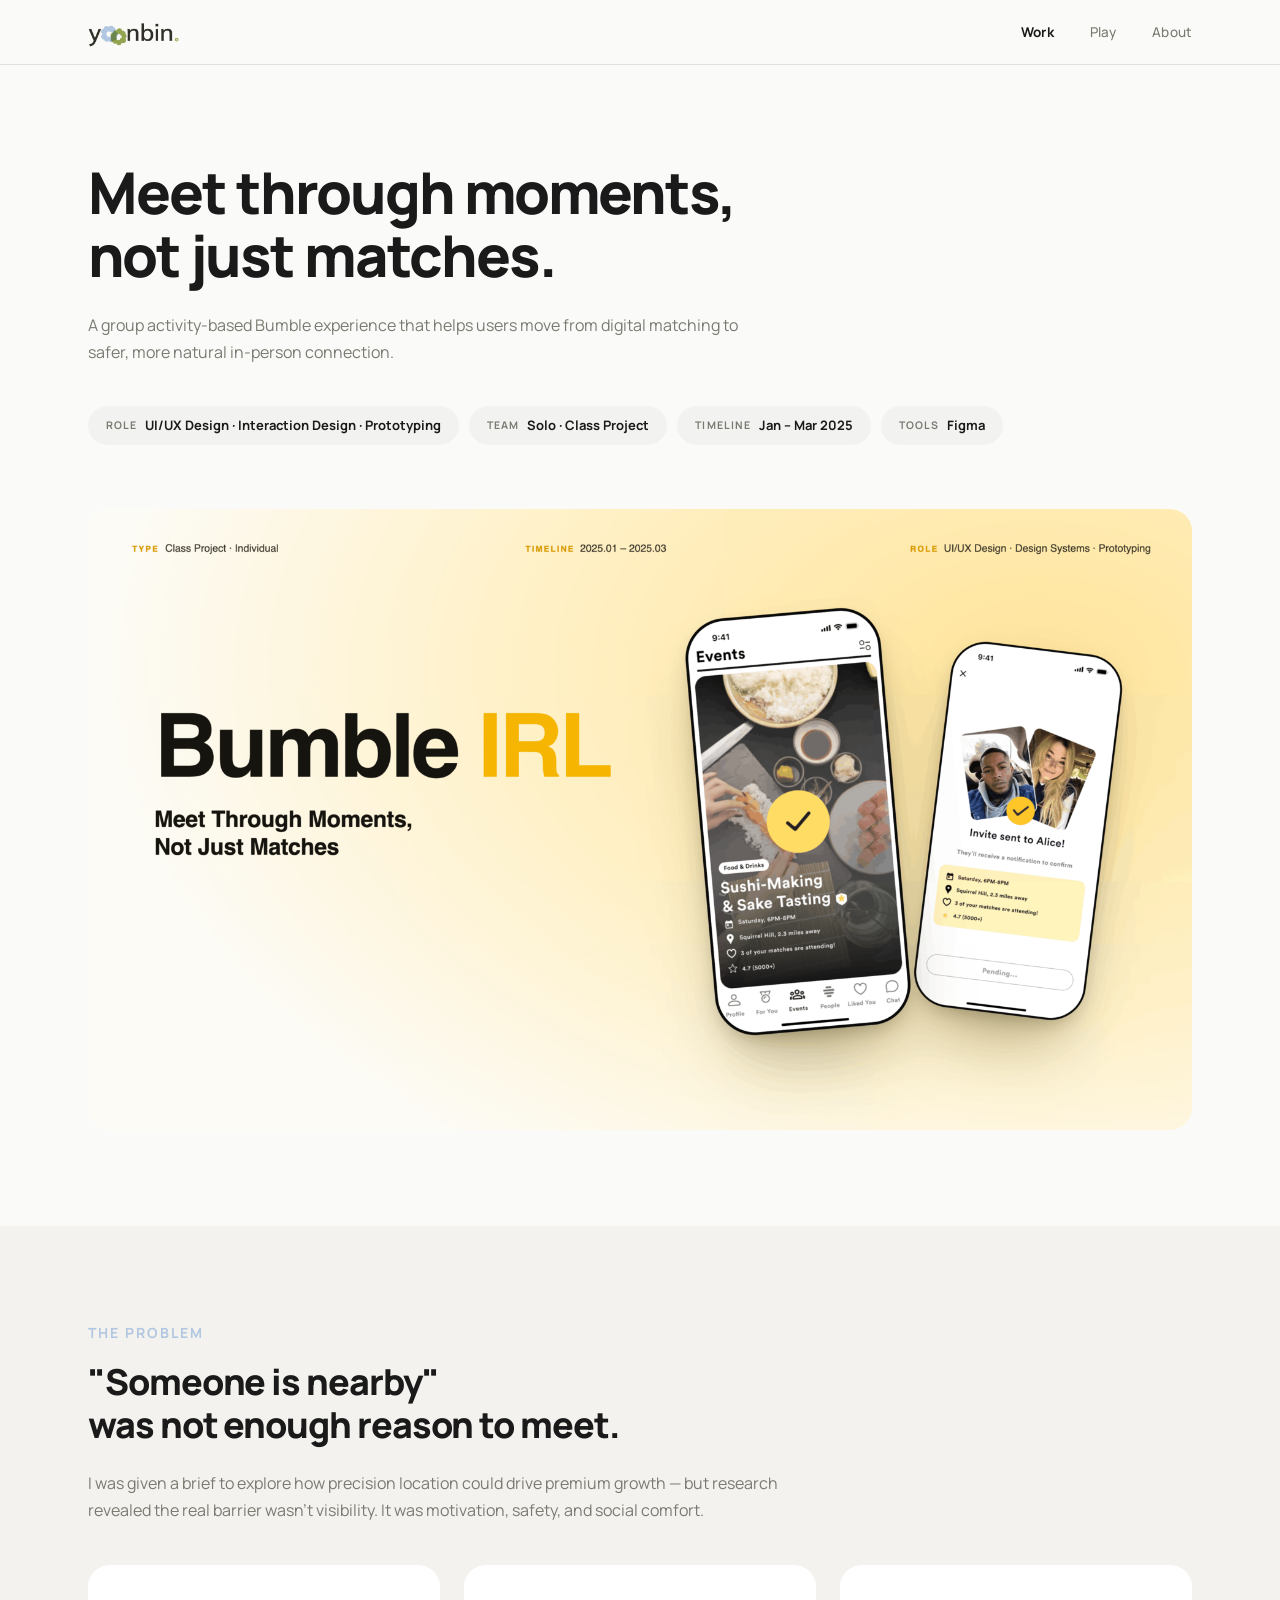
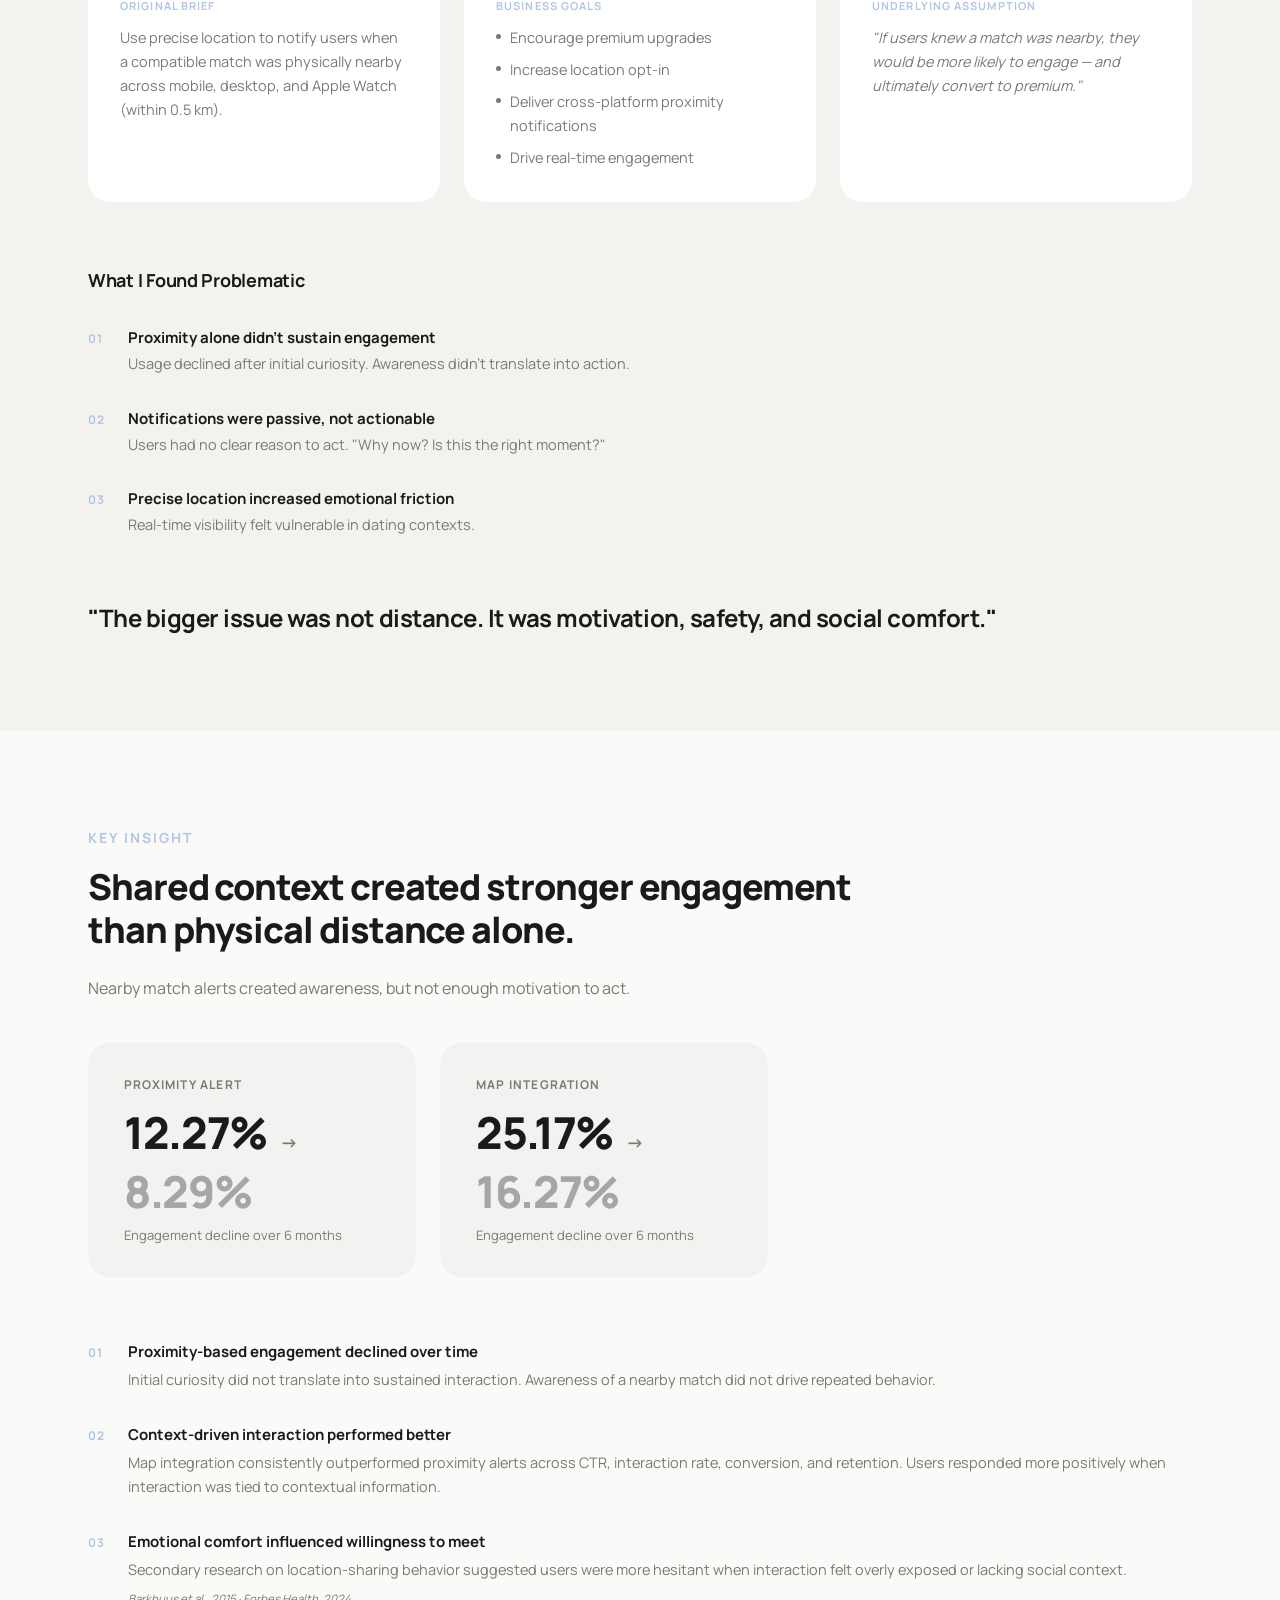
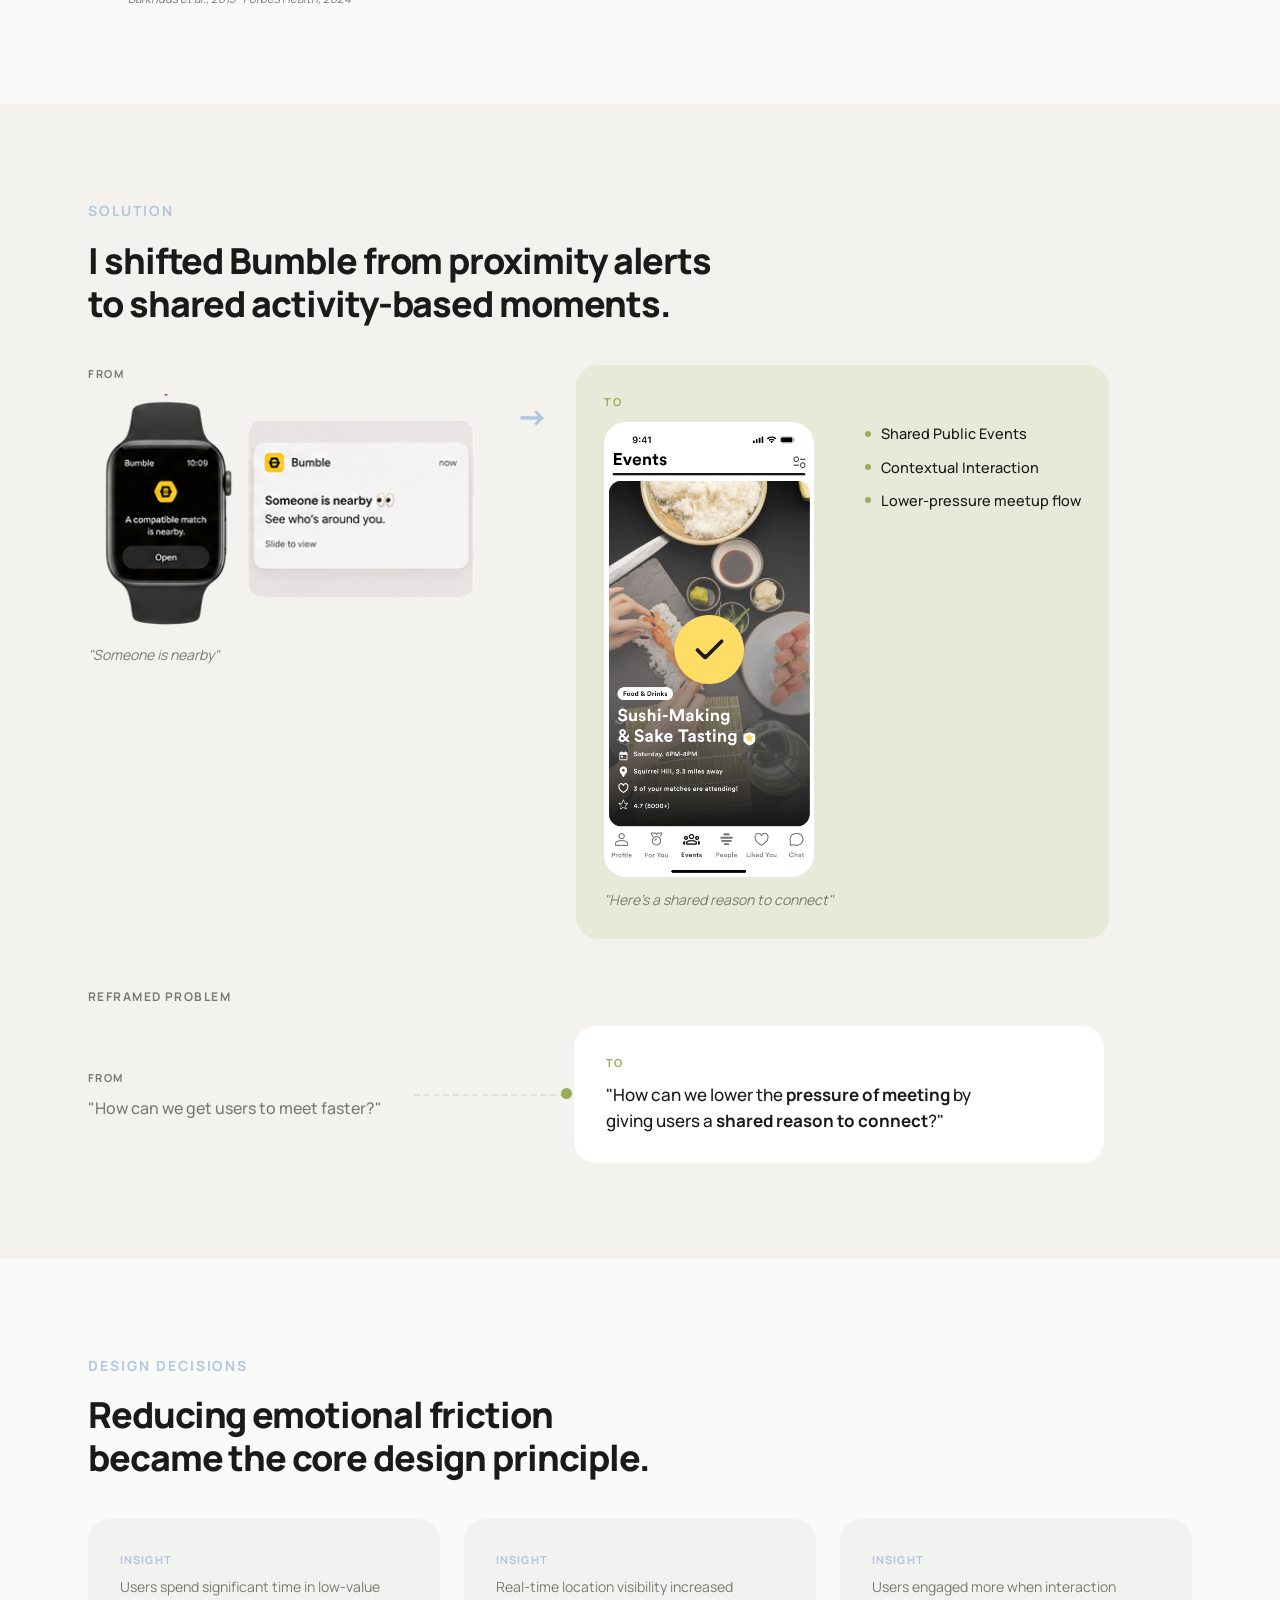
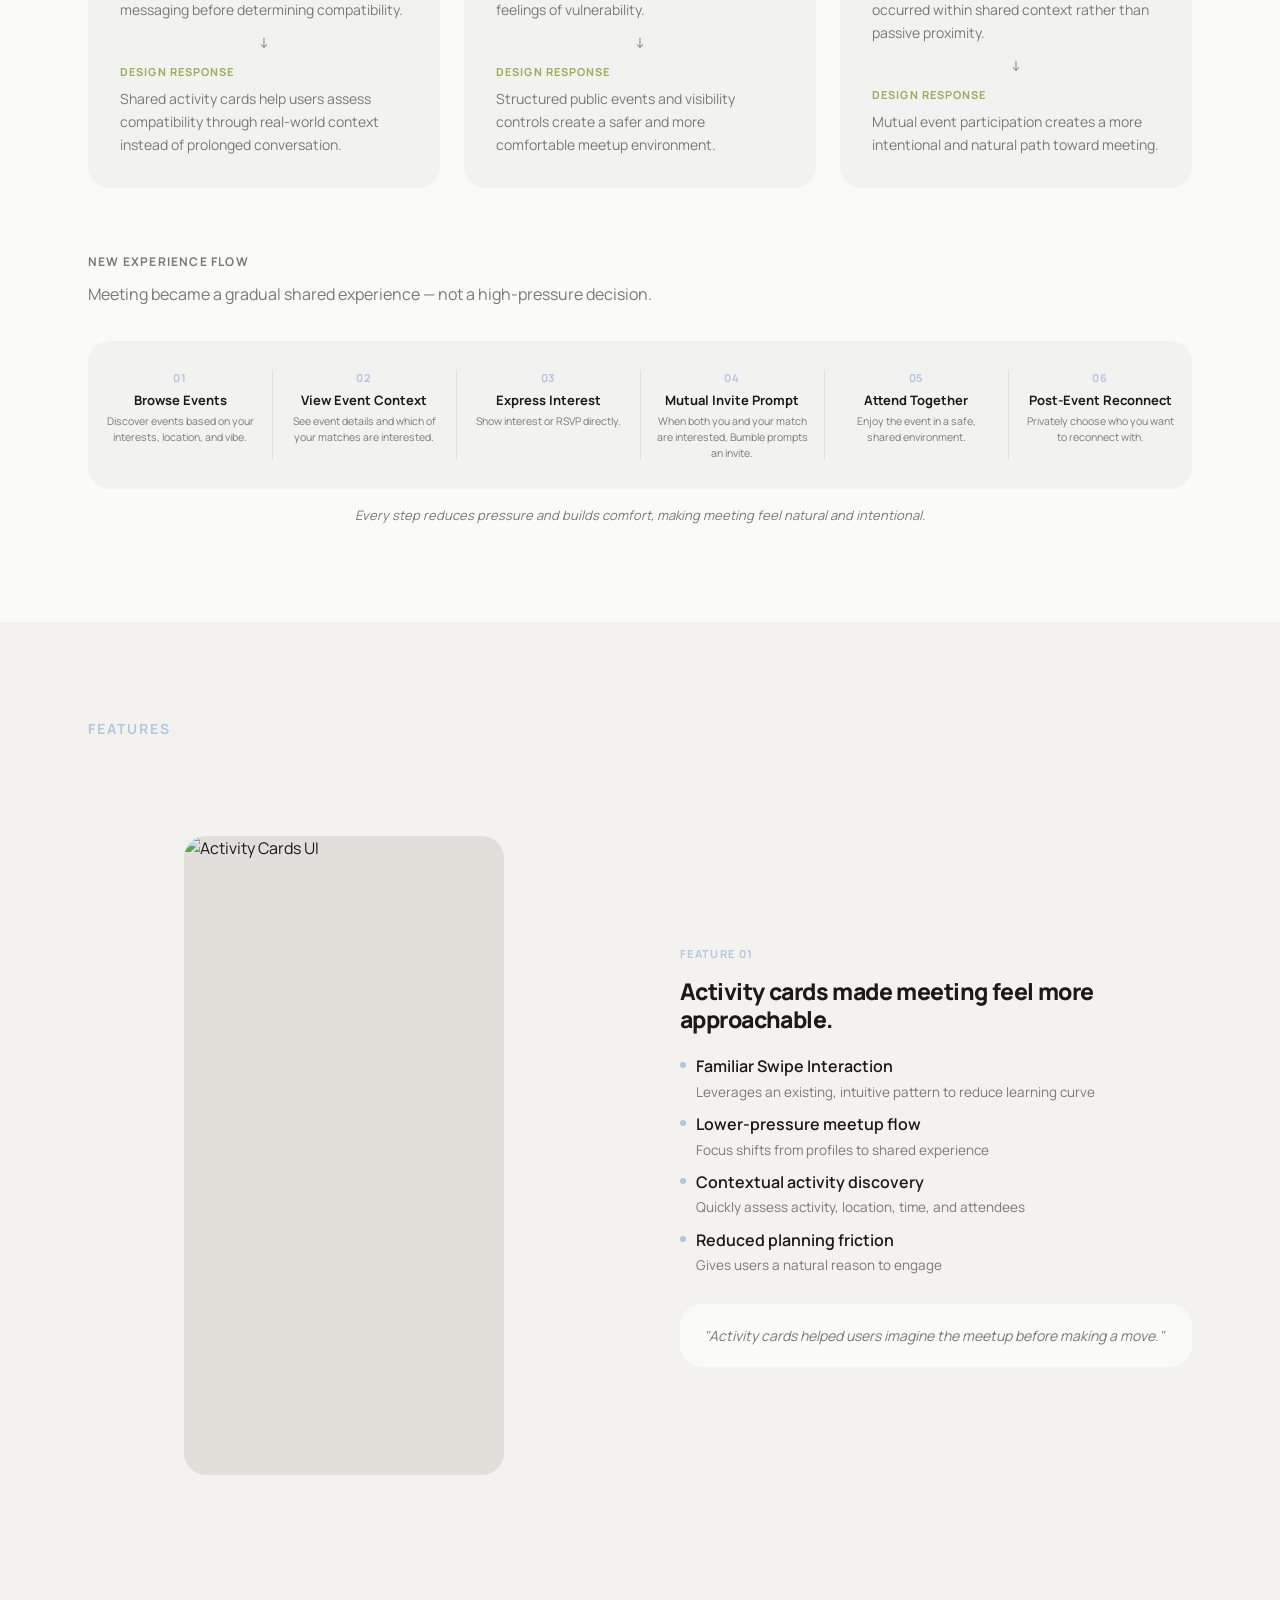
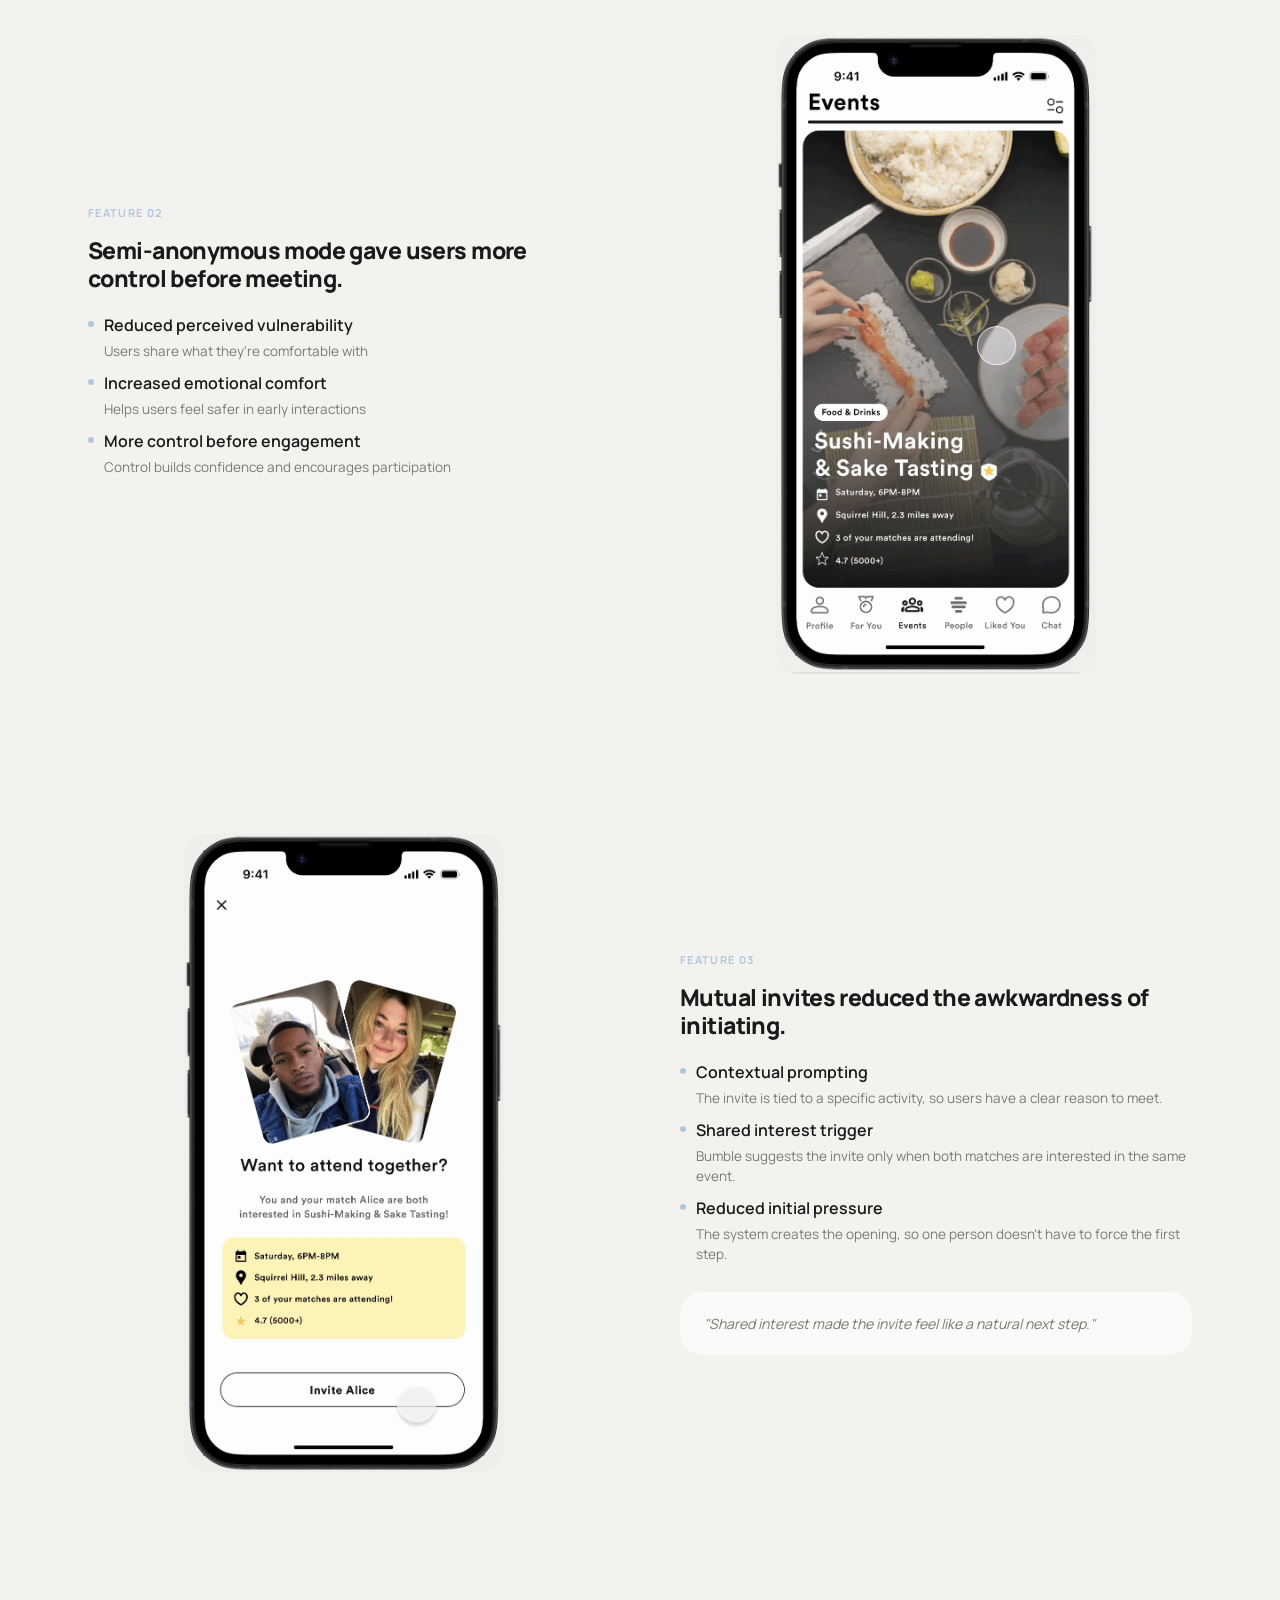
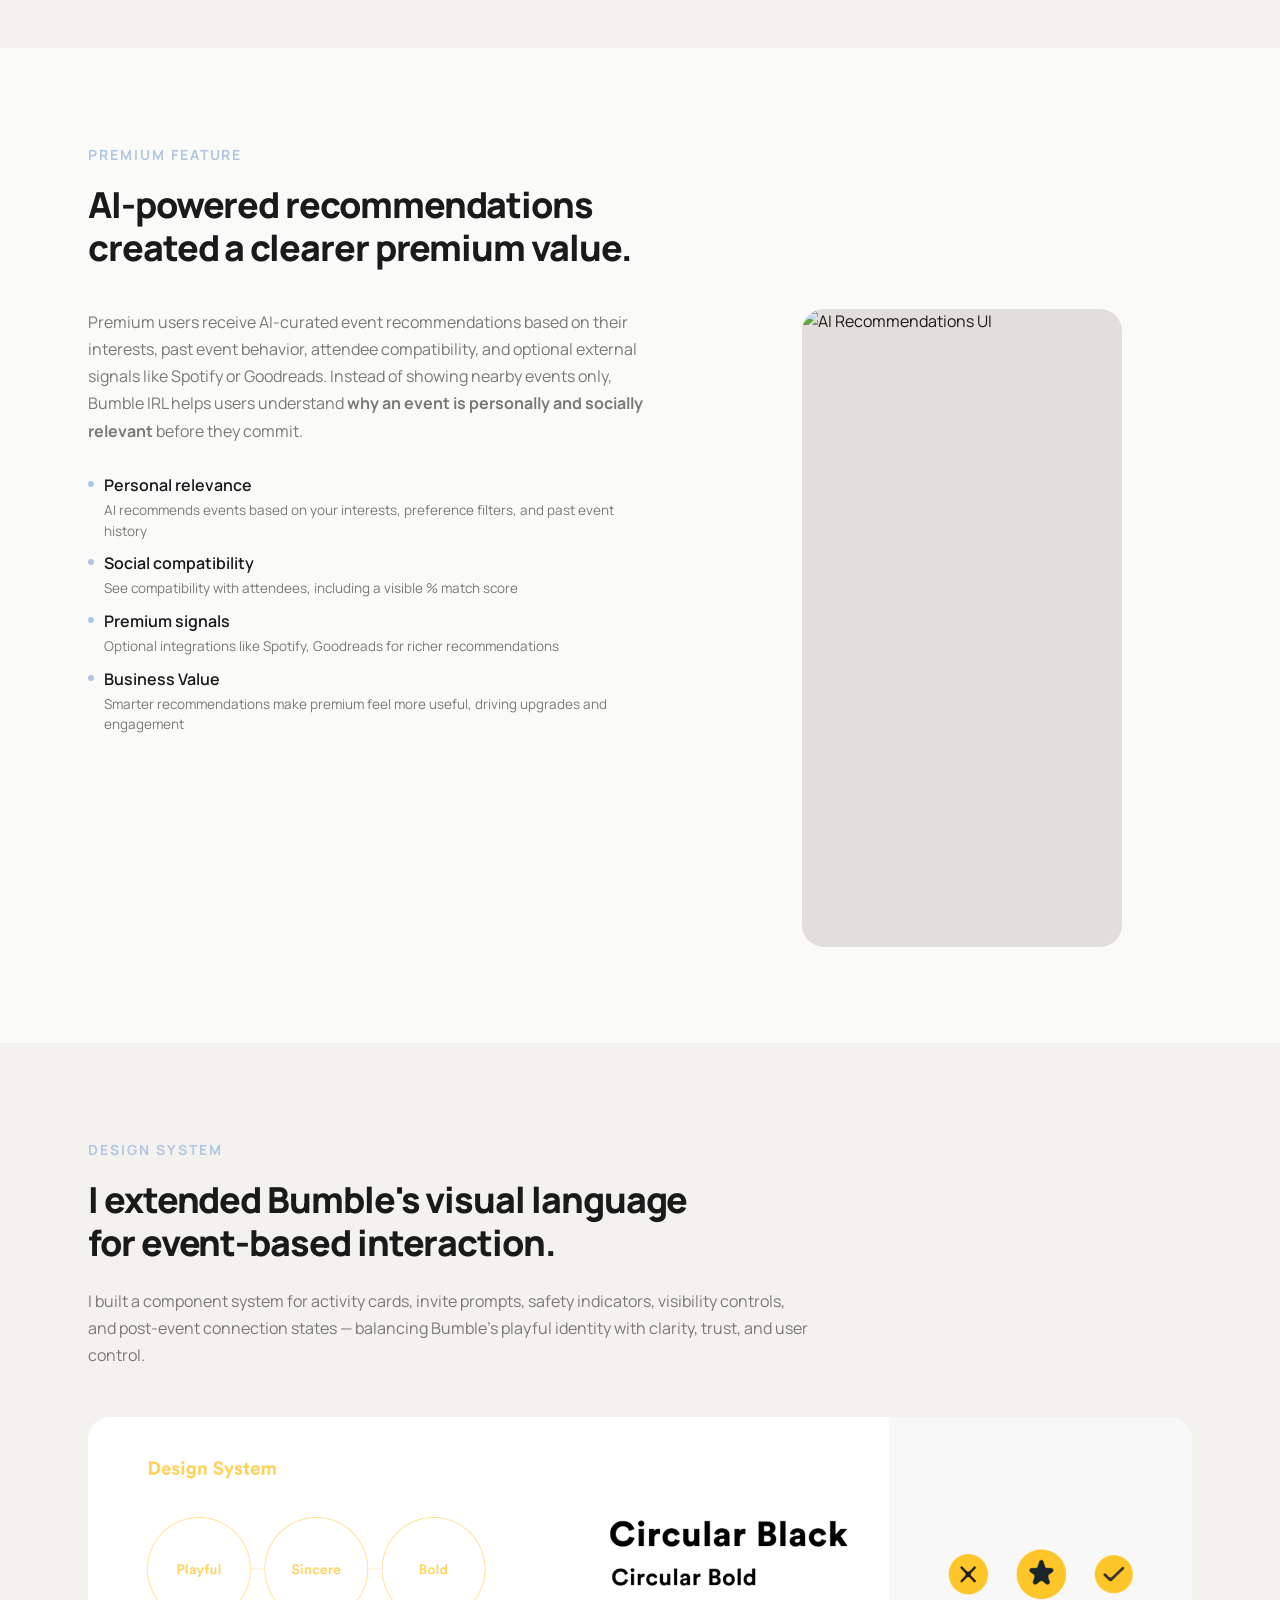
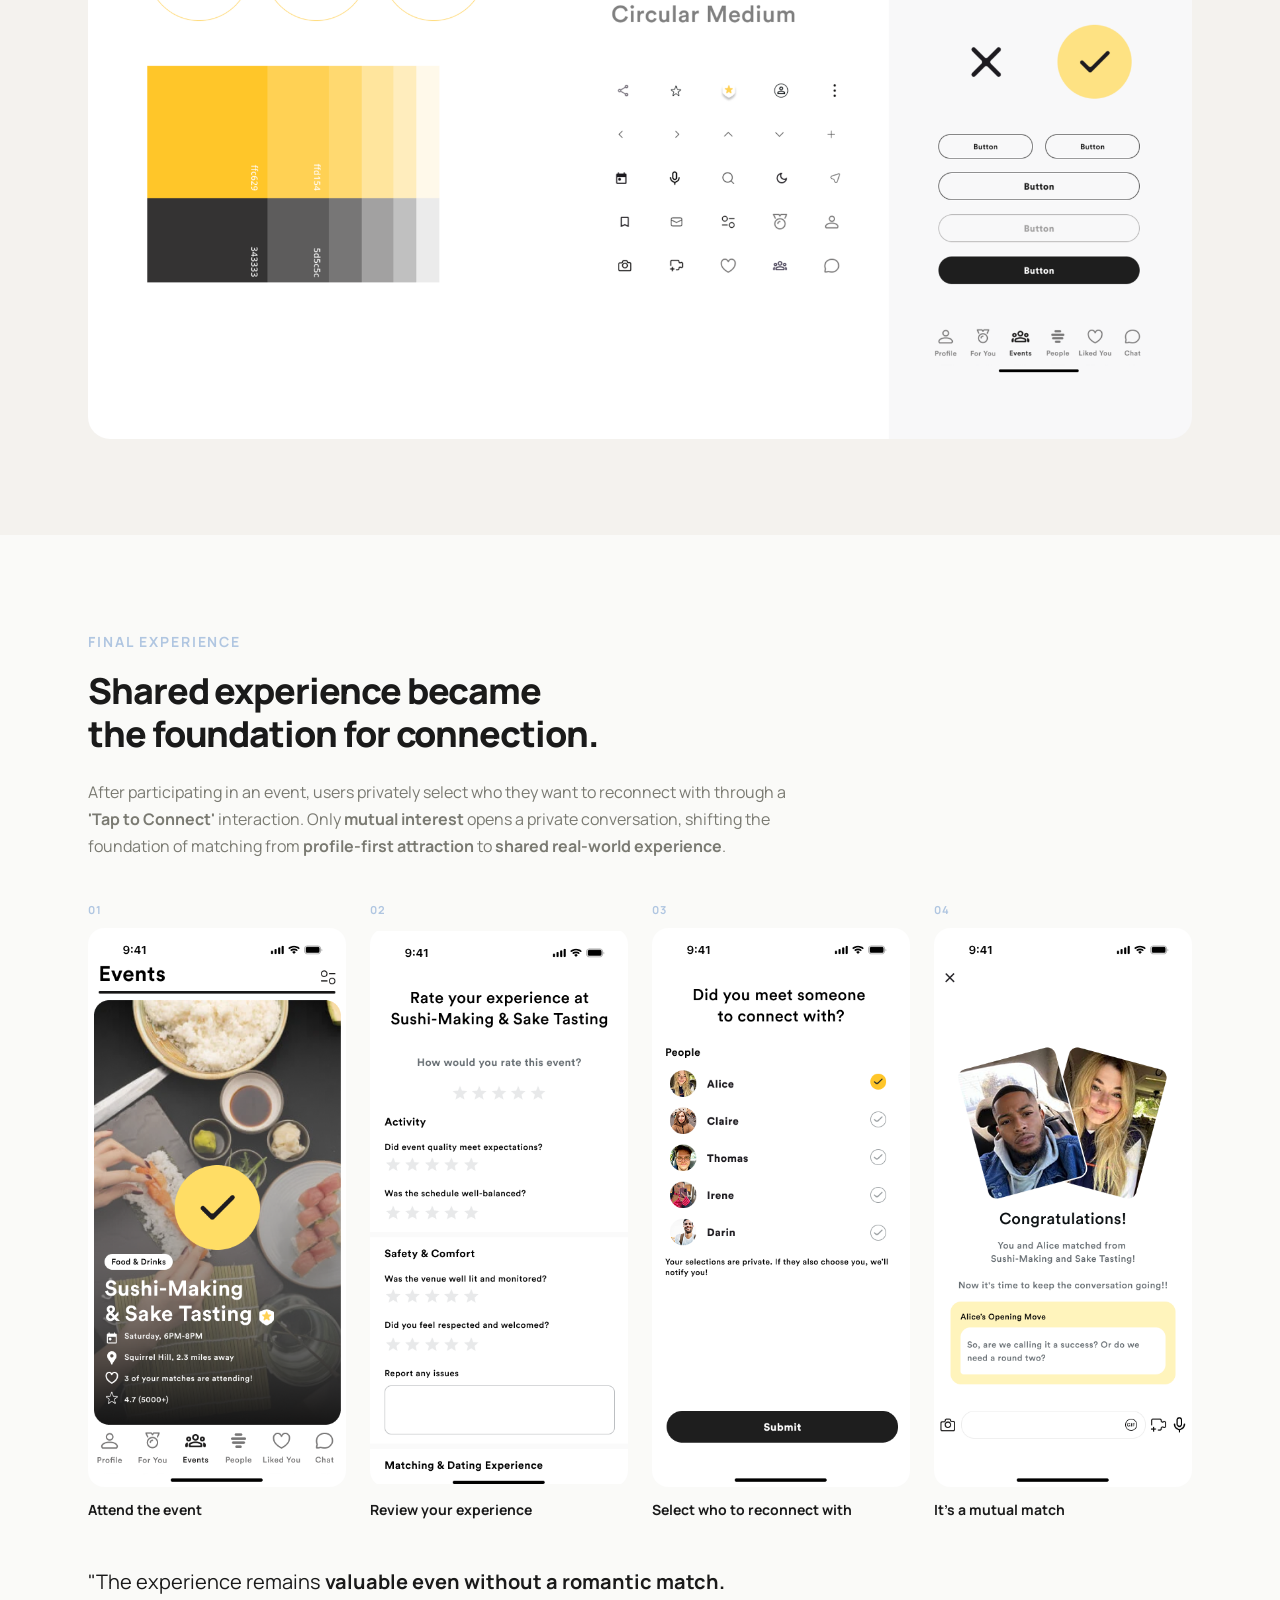
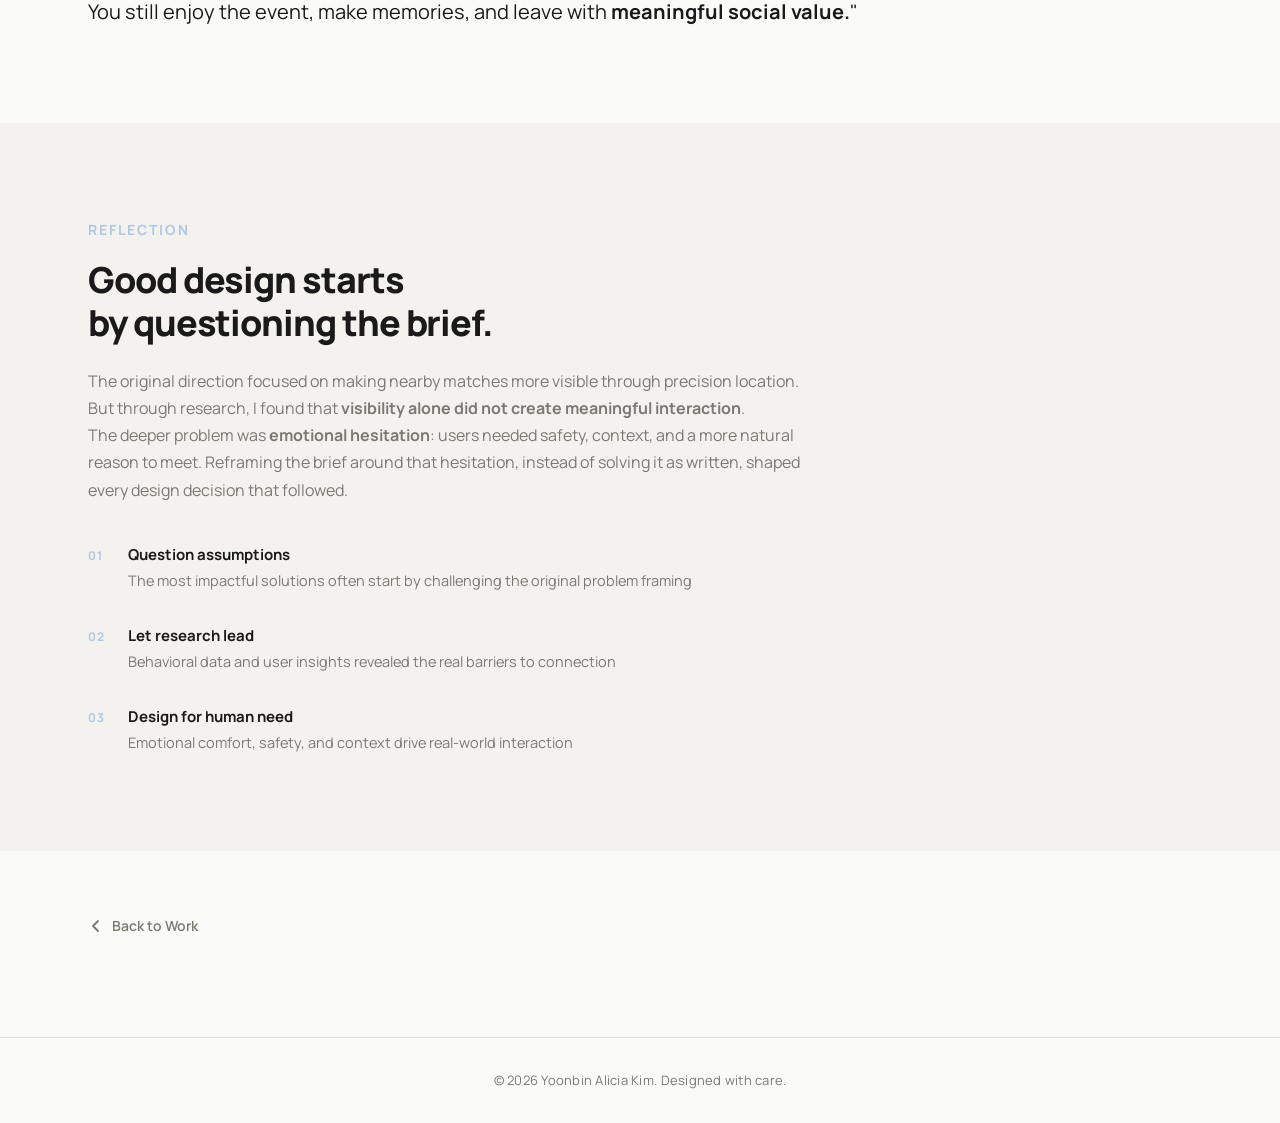
==== commit 119e4397: "fix FROM.png case sensitivity" ====
--- a/bumble-irl.html
+++ b/bumble-irl.html
@@ -501,7 +501,7 @@
       <!-- FROM -->
       <div>
         <div style="font-size:11px;font-weight:700;letter-spacing:.14em;text-transform:uppercase;color:var(--muted);margin-bottom:12px">From</div>
-        <img src="images/from.png" alt="Proximity Alerts" style="width:400px;max-width:100%;display:block;border-radius:var(--r)">
+        <img src="images/FROM.png" alt="Proximity Alerts" style="width:400px;max-width:100%;display:block;border-radius:var(--r)">
         <p style="font-size:14px;font-style:italic;color:var(--muted);margin-top:12px">"Someone is nearby"</p>
       </div>
 
